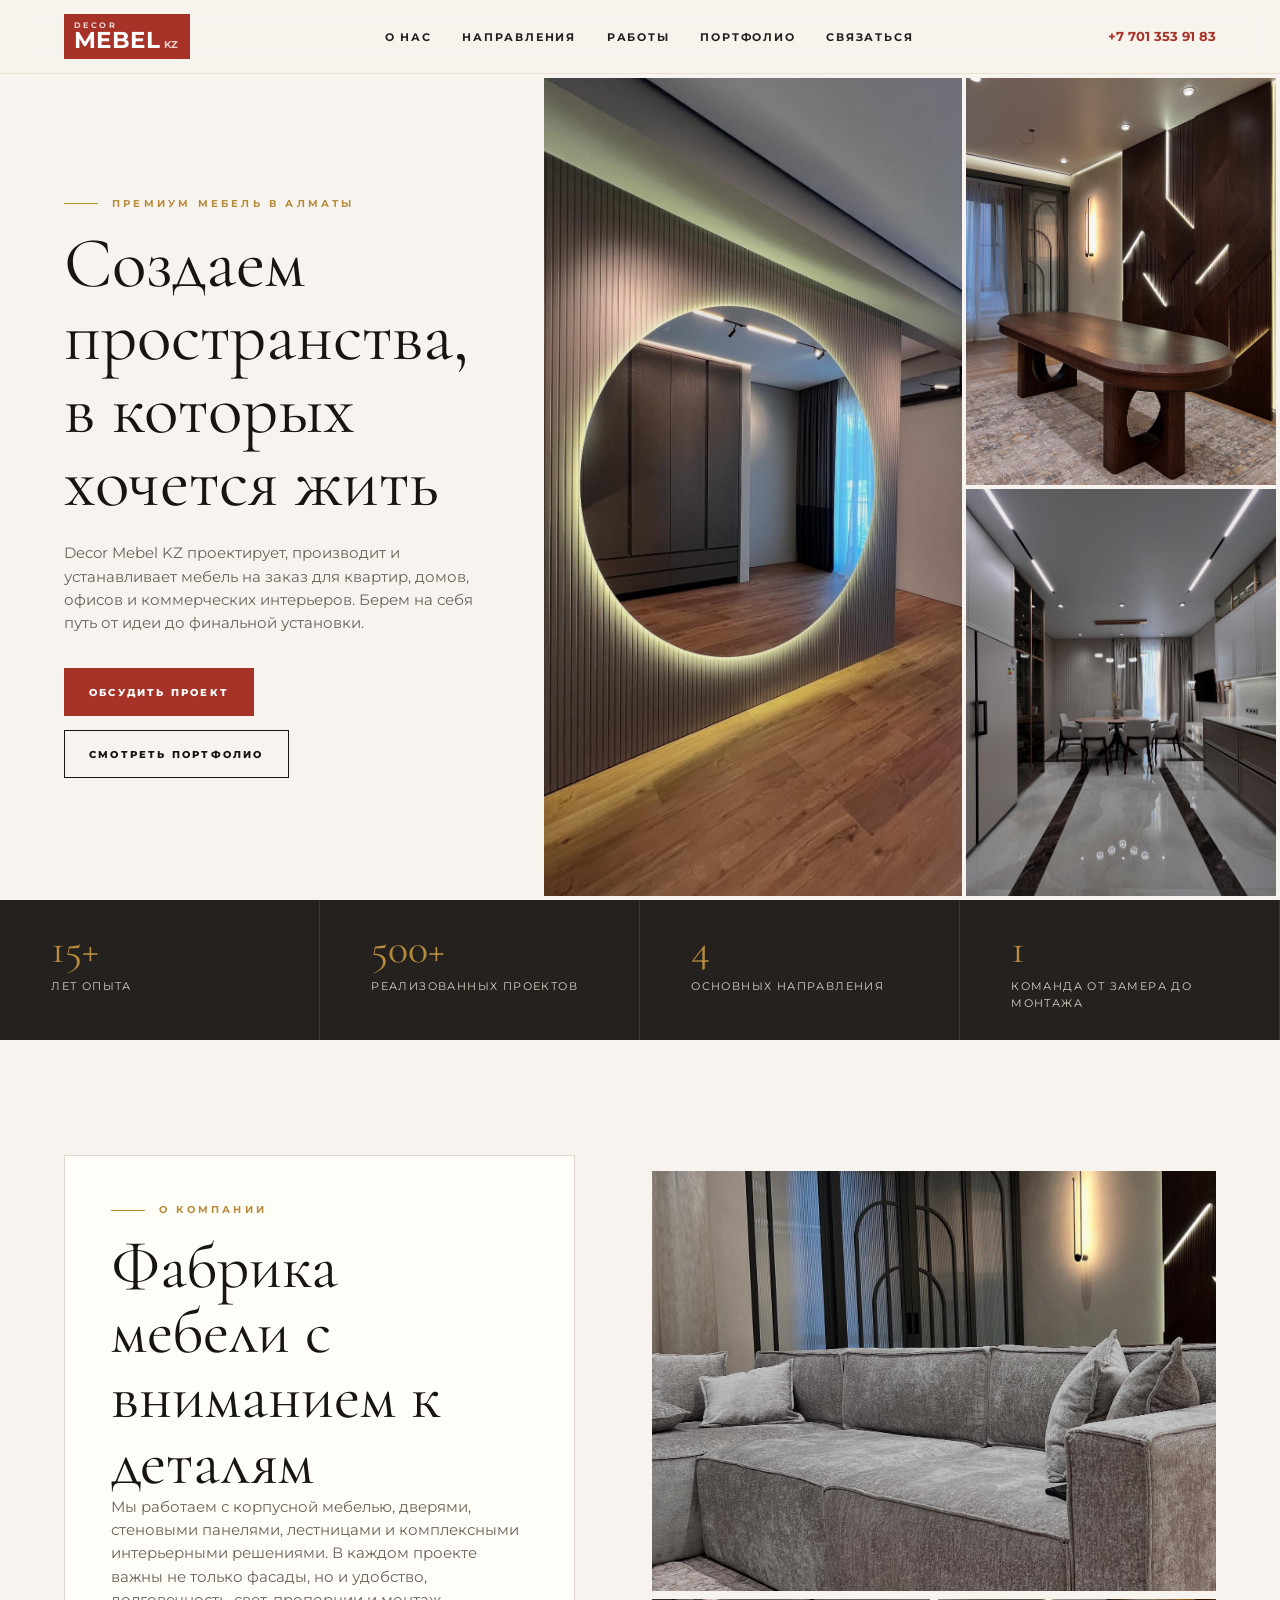
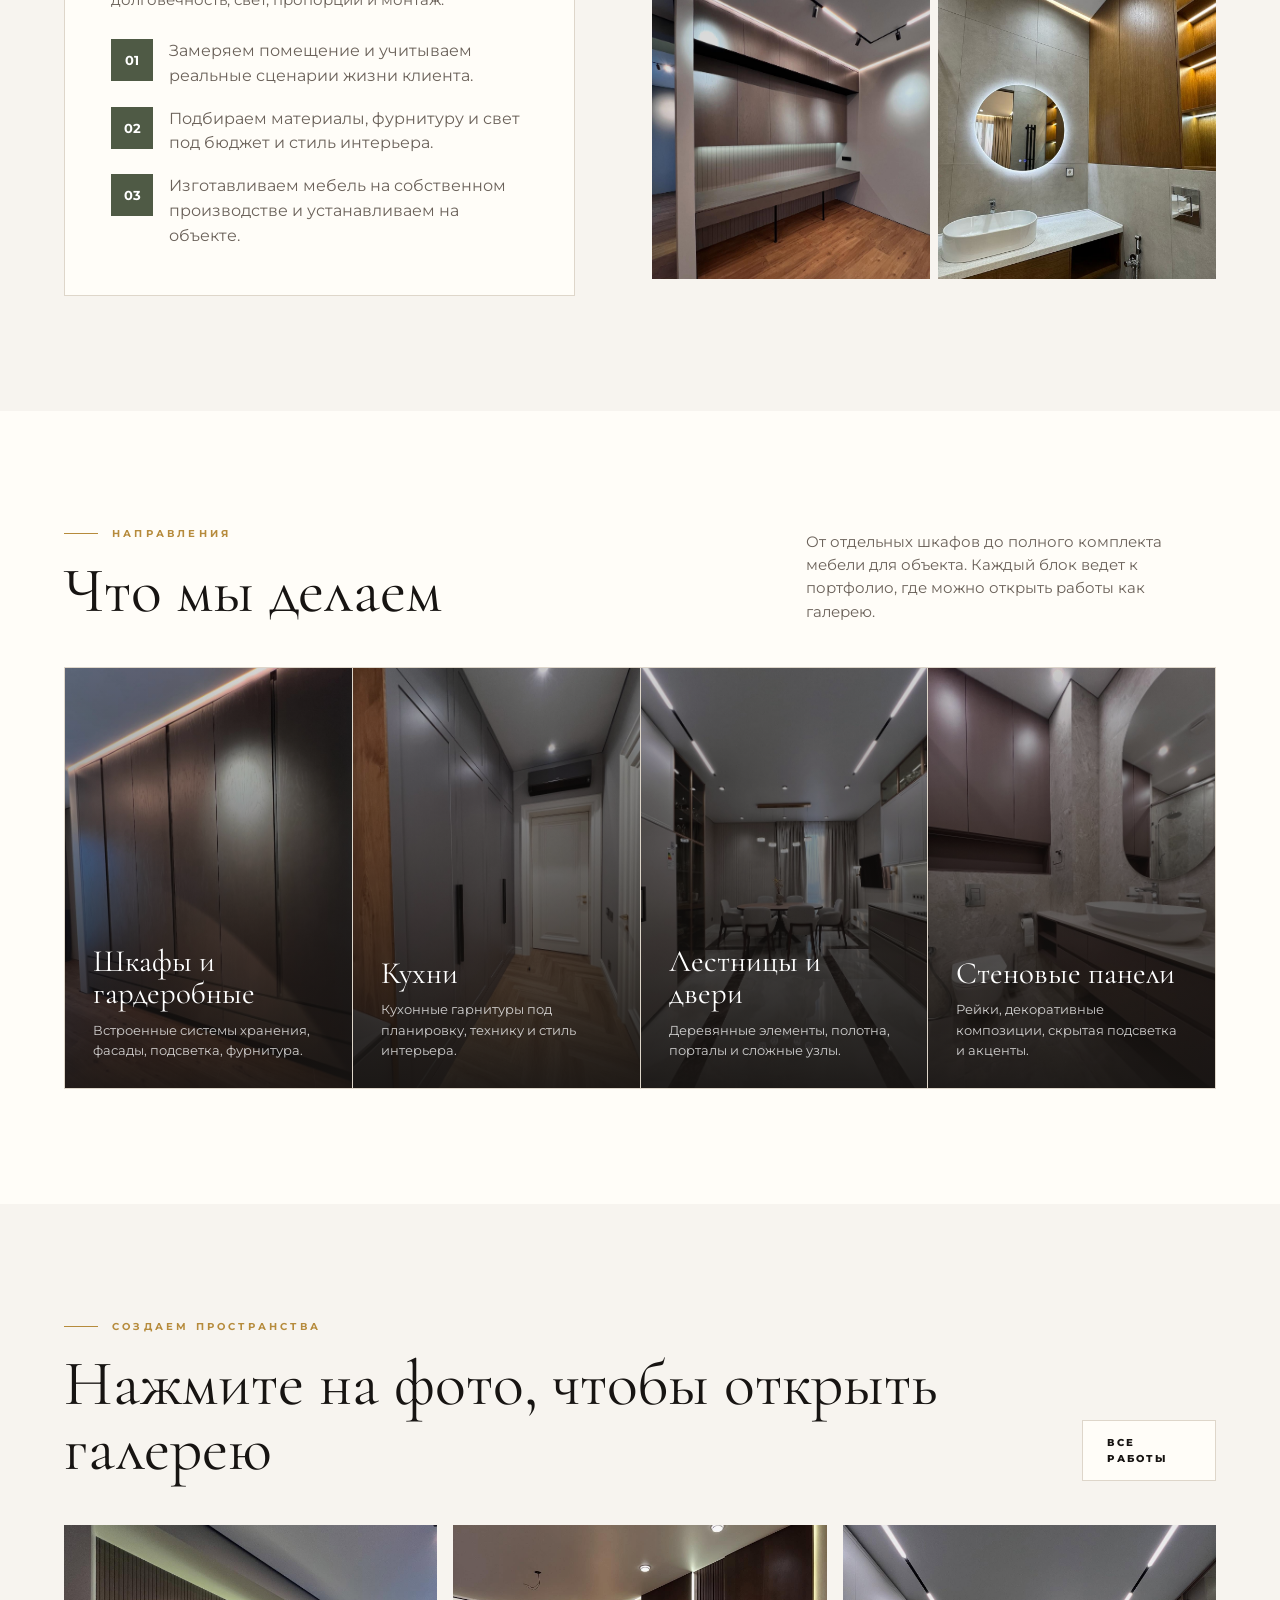
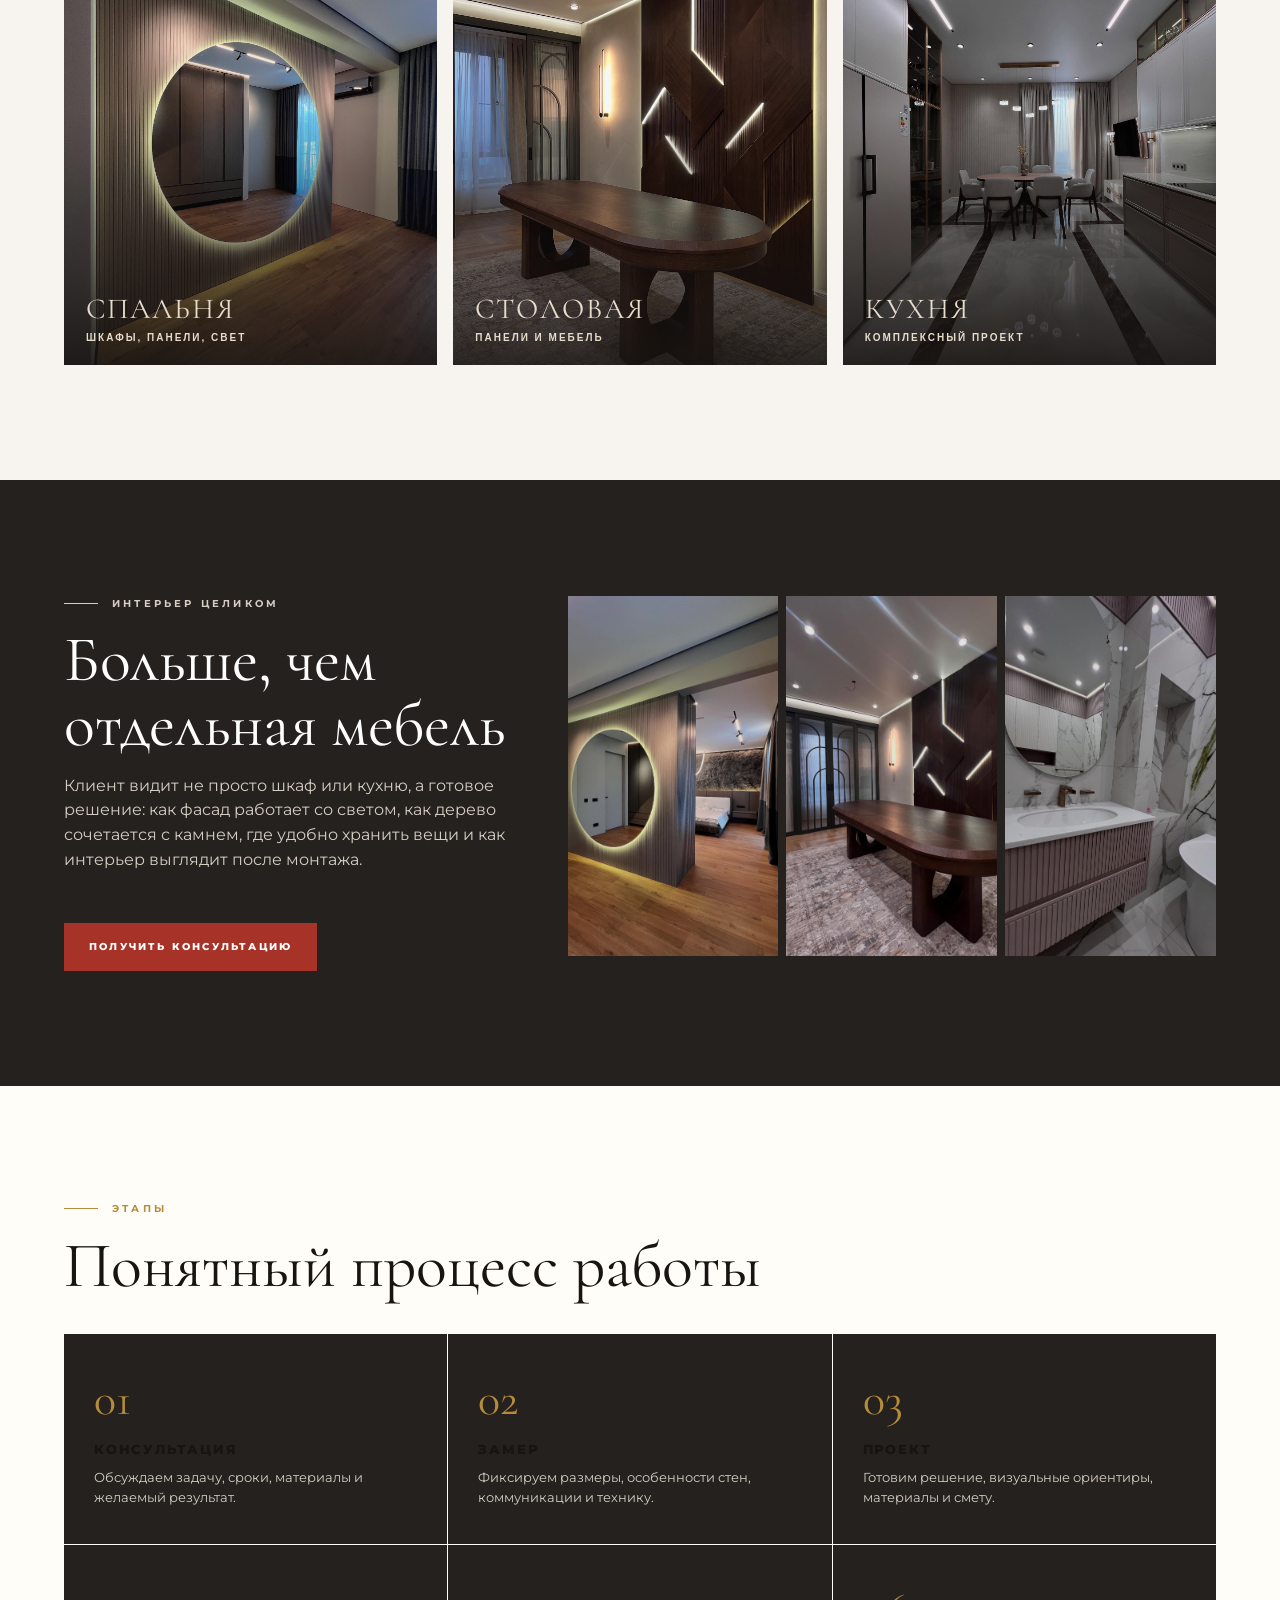
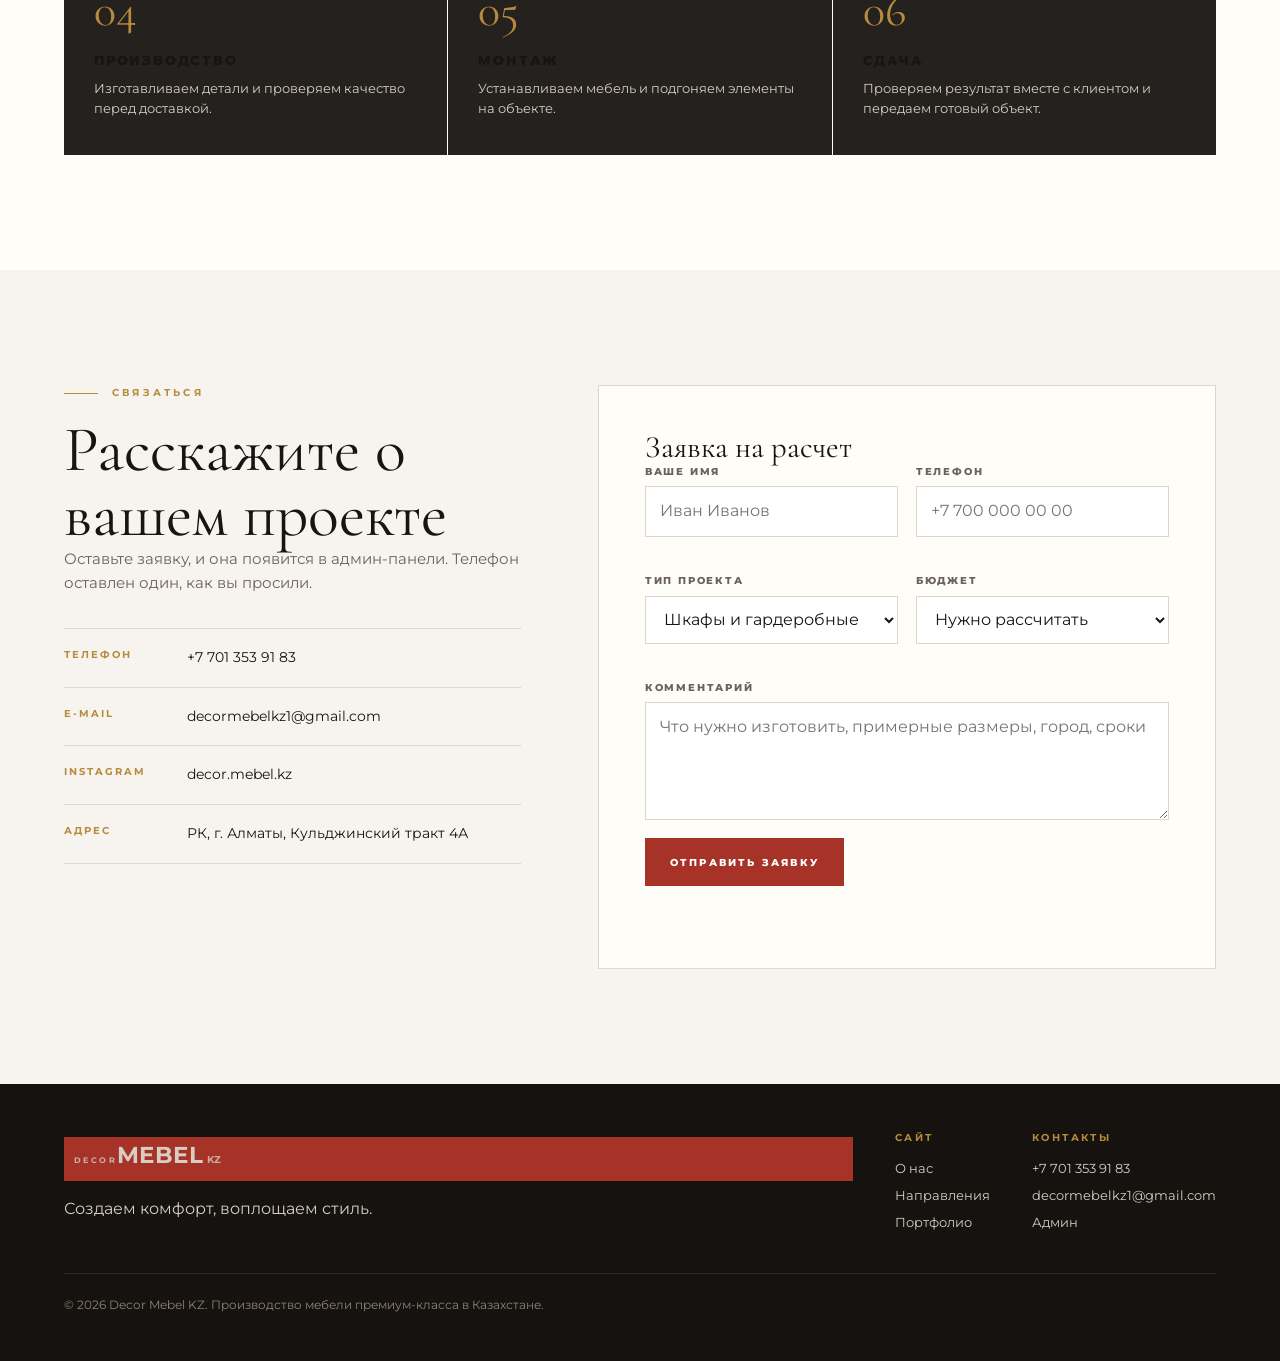
==== decor-mebel-site/index.html @ 4f6d8414 "Add files via upload" ====
<!DOCTYPE html>
<html lang="ru">
<head>
  <meta charset="UTF-8">
  <meta name="viewport" content="width=device-width, initial-scale=1.0">
  <title>Decor Mebel KZ — мебель и интерьерные решения на заказ</title>
  <link rel="preconnect" href="https://fonts.googleapis.com">
  <link rel="preconnect" href="https://fonts.gstatic.com" crossorigin>
  <link href="https://fonts.googleapis.com/css2?family=Cormorant+Garamond:ital,wght@0,400;0,600;1,400&family=Montserrat:wght@400;500;600;700;800&display=swap" rel="stylesheet">
  <link rel="stylesheet" href="styles.css">
</head>
<body>
  <header class="site-header">
    <a class="brand" href="index.html"><small>Decor</small><strong>MEBEL<span>KZ</span></strong></a>
    <nav aria-label="Главная навигация">
      <ul class="nav-links">
        <li><a href="#about">О нас</a></li>
        <li><a href="#services">Направления</a></li>
        <li><a href="#projects">Работы</a></li>
        <li><a href="projects.html">Портфолио</a></li>
        <li><a href="#contact">Связаться</a></li>
      </ul>
    </nav>
    <a class="header-phone" href="tel:+77013539183">+7 701 353 91 83</a>
  </header>

  <main>
    <section class="hero">
      <div class="hero-copy">
        <p class="eyebrow">Премиум мебель в Алматы</p>
        <h1>Создаем пространства,<br>в которых хочется жить</h1>
        <p class="lead">Decor Mebel KZ проектирует, производит и устанавливает мебель на заказ для квартир, домов, офисов и коммерческих интерьеров. Берем на себя путь от идеи до финальной установки.</p>
        <div class="hero-actions">
          <a class="btn primary" href="#contact">Обсудить проект</a>
          <a class="btn" href="projects.html">Смотреть портфолио</a>
        </div>
      </div>
      <div class="hero-media" aria-label="Примеры работ Decor Mebel KZ">
        <img src="assets/work-01.jpeg" alt="Спальня с радиусным зеркалом и мебелью">
        <img src="assets/work-08.jpeg" alt="Декоративная стеновая панель и стол">
        <img src="assets/work-17.jpeg" alt="Кухня-столовая с мебелью на заказ">
      </div>
    </section>

    <section class="stats" aria-label="Преимущества">
      <div class="stat"><strong>15+</strong><span>лет опыта</span></div>
      <div class="stat"><strong>500+</strong><span>реализованных проектов</span></div>
      <div class="stat"><strong>4</strong><span>основных направления</span></div>
      <div class="stat"><strong>1</strong><span>команда от замера до монтажа</span></div>
    </section>

    <section class="section" id="about">
      <div class="about-grid">
        <div class="about-panel">
          <p class="section-kicker">О компании</p>
          <h2>Фабрика мебели с вниманием к деталям</h2>
          <p class="lead">Мы работаем с корпусной мебелью, дверями, стеновыми панелями, лестницами и комплексными интерьерными решениями. В каждом проекте важны не только фасады, но и удобство, долговечность, свет, пропорции и монтаж.</p>
          <div class="about-list">
            <div><b>01</b><p>Замеряем помещение и учитываем реальные сценарии жизни клиента.</p></div>
            <div><b>02</b><p>Подбираем материалы, фурнитуру и свет под бюджет и стиль интерьера.</p></div>
            <div><b>03</b><p>Изготавливаем мебель на собственном производстве и устанавливаем на объекте.</p></div>
          </div>
        </div>
        <div class="split-images">
          <img src="assets/work-12.jpeg" alt="Гостиная с диваном и декоративной мебелью">
          <img src="assets/work-05.jpeg" alt="Рабочая зона на заказ">
          <img src="assets/work-16.jpeg" alt="Санузел с мебелью и подсветкой">
        </div>
      </div>
    </section>

    <section class="section paper" id="services">
      <div class="section-head">
        <div>
          <p class="section-kicker">Направления</p>
          <h2>Что мы делаем</h2>
        </div>
        <p class="lead">От отдельных шкафов до полного комплекта мебели для объекта. Каждый блок ведет к портфолио, где можно открыть работы как галерею.</p>
      </div>
      <div class="services-grid">
        <a class="service-card" href="projects.html">
          <img src="assets/work-02.jpeg" alt="">
          <h3>Шкафы и гардеробные</h3>
          <p>Встроенные системы хранения, фасады, подсветка, фурнитура.</p>
        </a>
        <a class="service-card" href="projects.html">
          <img src="assets/work-24.jpeg" alt="">
          <h3>Кухни</h3>
          <p>Кухонные гарнитуры под планировку, технику и стиль интерьера.</p>
        </a>
        <a class="service-card" href="projects.html">
          <img src="assets/work-29.jpeg" alt="">
          <h3>Лестницы и двери</h3>
          <p>Деревянные элементы, полотна, порталы и сложные узлы.</p>
        </a>
        <a class="service-card" href="projects.html">
          <img src="assets/work-26.jpeg" alt="">
          <h3>Стеновые панели</h3>
          <p>Рейки, декоративные композиции, скрытая подсветка и акценты.</p>
        </a>
      </div>
    </section>

    <section class="section" id="projects">
      <div class="section-head">
        <div>
          <p class="section-kicker">Создаем пространства</p>
          <h2>Нажмите на фото, чтобы открыть галерею</h2>
        </div>
        <a class="btn subtle" href="projects.html">Все работы</a>
      </div>
      <div class="projects-grid">
        <button class="project-card" type="button" data-gallery-index="0">
          <img src="assets/work-01.jpeg" alt="Спальня с зеркалом">
          <span class="caption"><b>Спальня</b><span>Шкафы, панели, свет</span></span>
        </button>
        <button class="project-card" type="button" data-gallery-index="7">
          <img src="assets/work-08.jpeg" alt="Столовая">
          <span class="caption"><b>Столовая</b><span>Панели и мебель</span></span>
        </button>
        <button class="project-card" type="button" data-gallery-index="16">
          <img src="assets/work-17.jpeg" alt="Кухня-столовая">
          <span class="caption"><b>Кухня</b><span>Комплексный проект</span></span>
        </button>
      </div>
    </section>

    <section class="section dark">
      <div class="wide-story">
        <div class="story-copy">
          <p class="section-kicker">Интерьер целиком</p>
          <h2>Больше, чем отдельная мебель</h2>
          <p>Клиент видит не просто шкаф или кухню, а готовое решение: как фасад работает со светом, как дерево сочетается с камнем, где удобно хранить вещи и как интерьер выглядит после монтажа.</p>
          <div class="section-actions">
            <a class="btn primary" href="#contact">Получить консультацию</a>
          </div>
        </div>
        <div class="story-gallery">
          <img src="assets/work-03.jpeg" alt="Спальня с перегородкой">
          <img src="assets/work-10.jpeg" alt="Столовая с панелями">
          <img src="assets/work-20.jpeg" alt="Санузел с мебелью">
        </div>
      </div>
    </section>

    <section class="section paper" id="process">
      <p class="section-kicker">Этапы</p>
      <h2>Понятный процесс работы</h2>
      <div class="steps">
        <div class="step"><b>01</b><h3>Консультация</h3><p>Обсуждаем задачу, сроки, материалы и желаемый результат.</p></div>
        <div class="step"><b>02</b><h3>Замер</h3><p>Фиксируем размеры, особенности стен, коммуникации и технику.</p></div>
        <div class="step"><b>03</b><h3>Проект</h3><p>Готовим решение, визуальные ориентиры, материалы и смету.</p></div>
        <div class="step"><b>04</b><h3>Производство</h3><p>Изготавливаем детали и проверяем качество перед доставкой.</p></div>
        <div class="step"><b>05</b><h3>Монтаж</h3><p>Устанавливаем мебель и подгоняем элементы на объекте.</p></div>
        <div class="step"><b>06</b><h3>Сдача</h3><p>Проверяем результат вместе с клиентом и передаем готовый объект.</p></div>
      </div>
    </section>

    <section class="section" id="contact">
      <div class="contact-grid">
        <div>
          <p class="section-kicker">Связаться</p>
          <h2>Расскажите о вашем проекте</h2>
          <p class="lead">Оставьте заявку, и она появится в админ-панели. Телефон оставлен один, как вы просили.</p>
          <div class="contact-list">
            <div class="contact-row"><b>Телефон</b><a href="tel:+77013539183">+7 701 353 91 83</a></div>
            <div class="contact-row"><b>E-mail</b><a href="mailto:decormebelkz1@gmail.com">decormebelkz1@gmail.com</a></div>
            <div class="contact-row"><b>Instagram</b><a href="https://instagram.com/decor.mebel.kz" target="_blank" rel="noreferrer">decor.mebel.kz</a></div>
            <div class="contact-row"><b>Адрес</b><span>РК, г. Алматы, Кульджинский тракт 4А</span></div>
          </div>
        </div>
        <form class="contact-form" data-lead-form>
          <h3>Заявка на расчет</h3>
          <div class="form-grid">
            <div class="field"><label for="name">Ваше имя</label><input id="name" name="name" type="text" placeholder="Иван Иванов" required></div>
            <div class="field"><label for="phone">Телефон</label><input id="phone" name="phone" type="tel" placeholder="+7 700 000 00 00" required></div>
            <div class="field"><label for="project">Тип проекта</label><select id="project" name="project"><option>Шкафы и гардеробные</option><option>Кухня</option><option>Стеновые панели</option><option>Двери и лестницы</option><option>Комплексный проект</option></select></div>
            <div class="field"><label for="budget">Бюджет</label><select id="budget" name="budget"><option>Нужно рассчитать</option><option>До 1 млн ₸</option><option>1-3 млн ₸</option><option>3-5 млн ₸</option><option>5+ млн ₸</option></select></div>
            <div class="field full"><label for="message">Комментарий</label><textarea id="message" name="message" placeholder="Что нужно изготовить, примерные размеры, город, сроки"></textarea></div>
          </div>
          <button class="btn primary" type="submit">Отправить заявку</button>
          <p class="form-status" data-form-status></p>
        </form>
      </div>
    </section>
  </main>

  <footer class="site-footer">
    <div class="footer-grid">
      <div>
        <a class="brand" href="index.html"><small>Decor</small><strong>MEBEL<span>KZ</span></strong></a>
        <p>Создаем комфорт, воплощаем стиль.</p>
      </div>
      <div><h4>Сайт</h4><a href="#about">О нас</a><a href="#services">Направления</a><a href="projects.html">Портфолио</a></div>
      <div><h4>Контакты</h4><a href="tel:+77013539183">+7 701 353 91 83</a><a href="mailto:decormebelkz1@gmail.com">decormebelkz1@gmail.com</a><a href="admin.html">Админ</a></div>
    </div>
    <div class="copyright">© 2026 Decor Mebel KZ. Производство мебели премиум-класса в Казахстане.</div>
  </footer>

  <div class="lightbox" data-lightbox aria-modal="true" role="dialog">
    <div class="lightbox-title" data-lightbox-title></div>
    <button class="lightbox-close" type="button" data-close aria-label="Закрыть">×</button>
    <button class="lightbox-prev" type="button" data-prev aria-label="Предыдущее фото">‹</button>
    <figure class="lightbox-figure"><img data-lightbox-image src="assets/work-01.jpeg" alt=""></figure>
    <button class="lightbox-next" type="button" data-next aria-label="Следующее фото">›</button>
    <div class="lightbox-thumbs" data-lightbox-thumbs></div>
  </div>

  <script src="app.js"></script>
</body>
</html>
---- decor-mebel-site/styles.css ----
:root {
  --bg: #f7f4ef;
  --paper: #fffdf8;
  --ink: #171412;
  --muted: #6b625a;
  --line: #ded6ca;
  --accent: #a73227;
  --accent-dark: #7d241d;
  --gold: #b68b3c;
  --olive: #4f5a45;
  --charcoal: #25211e;
}

*,
*::before,
*::after {
  box-sizing: border-box;
}

html {
  scroll-behavior: smooth;
}

body {
  margin: 0;
  background: var(--bg);
  color: var(--ink);
  font-family: "Montserrat", Arial, sans-serif;
  line-height: 1.55;
}

img {
  display: block;
  max-width: 100%;
}

a {
  color: inherit;
}

.site-header {
  position: sticky;
  top: 0;
  z-index: 50;
  display: flex;
  align-items: center;
  justify-content: space-between;
  gap: 24px;
  min-height: 74px;
  padding: 14px clamp(18px, 5vw, 64px);
  background: rgba(247, 244, 239, 0.94);
  border-bottom: 1px solid rgba(182, 139, 60, 0.18);
  backdrop-filter: blur(14px);
}

.brand {
  display: inline-flex;
  flex-direction: column;
  justify-content: center;
  min-width: 126px;
  min-height: 44px;
  padding: 7px 10px;
  background: var(--accent);
  color: #fff;
  text-decoration: none;
  line-height: 1;
}

.brand small {
  font-size: 8px;
  font-weight: 700;
  letter-spacing: 2.4px;
  text-transform: uppercase;
  opacity: 0.82;
}

.brand strong {
  font-size: 23px;
  letter-spacing: 0.4px;
}

.brand span {
  font-size: 10px;
  margin-left: 4px;
  opacity: 0.76;
}

.nav-links {
  display: flex;
  align-items: center;
  gap: clamp(14px, 2.4vw, 34px);
  list-style: none;
  margin: 0;
  padding: 0;
}

.nav-links a {
  font-size: 11px;
  font-weight: 700;
  letter-spacing: 1.8px;
  text-decoration: none;
  text-transform: uppercase;
  color: var(--charcoal);
}

.nav-links a:hover {
  color: var(--gold);
}

.header-phone {
  font-size: 13px;
  font-weight: 700;
  text-decoration: none;
  color: var(--accent);
  white-space: nowrap;
}

.hero {
  min-height: calc(100vh - 74px);
  display: grid;
  grid-template-columns: minmax(320px, 0.85fr) minmax(0, 1.15fr);
}

.hero-copy {
  display: flex;
  flex-direction: column;
  justify-content: center;
  padding: clamp(40px, 7vw, 84px) clamp(22px, 5vw, 72px);
}

.eyebrow,
.section-kicker {
  display: flex;
  align-items: center;
  gap: 14px;
  margin: 0 0 16px;
  color: var(--gold);
  font-size: 10px;
  font-weight: 700;
  letter-spacing: 3.2px;
  text-transform: uppercase;
}

.eyebrow::before,
.section-kicker::before {
  content: "";
  width: 34px;
  height: 1px;
  background: currentColor;
}

h1,
h2,
h3 {
  font-family: "Cormorant Garamond", Georgia, serif;
  font-weight: 400;
  line-height: 1.02;
}

h1 {
  max-width: 650px;
  margin: 0 0 22px;
  font-size: clamp(44px, 5.6vw, 72px);
  overflow-wrap: break-word;
}

h2 {
  margin: 0;
  font-size: clamp(38px, 5vw, 70px);
}

h3 {
  margin: 0;
  font-size: 31px;
}

em {
  color: var(--gold);
  font-style: italic;
}

.lead {
  max-width: 570px;
  margin: 0;
  color: var(--muted);
  font-size: 15px;
  font-weight: 400;
}

.hero-actions,
.section-actions {
  display: flex;
  flex-wrap: wrap;
  gap: 14px;
  margin-top: 34px;
}

.btn {
  min-height: 48px;
  display: inline-flex;
  align-items: center;
  justify-content: center;
  gap: 10px;
  padding: 14px 24px;
  border: 1px solid var(--ink);
  background: transparent;
  color: var(--ink);
  font-family: inherit;
  font-size: 10px;
  font-weight: 800;
  letter-spacing: 2.2px;
  text-transform: uppercase;
  text-decoration: none;
  cursor: pointer;
}

.btn.primary {
  border-color: var(--accent);
  background: var(--accent);
  color: #fff;
}

.btn.primary:hover {
  background: var(--accent-dark);
}

.btn.subtle {
  border-color: var(--line);
  background: var(--paper);
}

.hero-media {
  min-height: 560px;
  display: grid;
  grid-template-columns: 1fr 0.74fr;
  gap: 4px;
  padding: 4px 4px 4px 0;
}

.hero-media img {
  width: 100%;
  height: 100%;
  object-fit: cover;
}

.hero-media img:first-child {
  grid-row: span 2;
}

.stats {
  display: grid;
  grid-template-columns: repeat(4, 1fr);
  background: var(--charcoal);
  color: #fff;
}

.stat {
  min-height: 126px;
  padding: 28px clamp(18px, 4vw, 60px);
  border-right: 1px solid rgba(255, 255, 255, 0.1);
}

.stat strong {
  display: block;
  color: var(--gold);
  font-family: "Cormorant Garamond", Georgia, serif;
  font-size: 42px;
  font-weight: 400;
  line-height: 1;
}

.stat span {
  display: block;
  margin-top: 8px;
  color: #d8d0c5;
  font-size: 11px;
  letter-spacing: 1.4px;
  text-transform: uppercase;
}

.section {
  padding: clamp(70px, 9vw, 120px) clamp(18px, 5vw, 64px);
}

.section.paper {
  background: var(--paper);
}

.section.dark {
  background: var(--charcoal);
  color: #fff;
}

.section-head {
  display: flex;
  align-items: end;
  justify-content: space-between;
  gap: 32px;
  margin-bottom: 44px;
}

.section-head .lead {
  max-width: 410px;
}

.about-grid {
  display: grid;
  grid-template-columns: 0.95fr 1.05fr;
  gap: clamp(34px, 6vw, 86px);
  align-items: center;
}

.about-panel {
  padding: clamp(28px, 4vw, 46px);
  background: var(--paper);
  border: 1px solid var(--line);
}

.about-list {
  display: grid;
  gap: 18px;
  margin-top: 28px;
}

.about-list div {
  display: grid;
  grid-template-columns: 42px 1fr;
  gap: 16px;
}

.about-list b {
  width: 42px;
  height: 42px;
  display: inline-flex;
  align-items: center;
  justify-content: center;
  background: var(--olive);
  color: #fff;
  font-size: 13px;
}

.about-list p {
  margin: 0;
  color: var(--muted);
}

.split-images {
  display: grid;
  grid-template-columns: 1fr 1fr;
  gap: 8px;
}

.split-images img {
  width: 100%;
  height: 280px;
  object-fit: cover;
}

.split-images img:first-child {
  grid-column: span 2;
  height: 420px;
}

.services-grid {
  display: grid;
  grid-template-columns: repeat(4, minmax(0, 1fr));
  gap: 1px;
  background: var(--line);
  border: 1px solid var(--line);
}

.service-card {
  min-height: 420px;
  display: flex;
  flex-direction: column;
  justify-content: end;
  position: relative;
  overflow: hidden;
  padding: 28px;
  color: #fff;
  text-decoration: none;
}

.service-card img {
  position: absolute;
  inset: 0;
  width: 100%;
  height: 100%;
  object-fit: cover;
  transition: transform 0.5s;
}

.service-card::after {
  content: "";
  position: absolute;
  inset: 0;
  background: linear-gradient(to top, rgba(23, 20, 18, 0.92), rgba(23, 20, 18, 0.1));
}

.service-card:hover img {
  transform: scale(1.05);
}

.service-card h3,
.service-card p {
  position: relative;
  z-index: 1;
}

.service-card p {
  margin: 10px 0 0;
  color: rgba(255, 255, 255, 0.78);
  font-size: 13px;
}

.projects-grid {
  display: grid;
  grid-template-columns: repeat(3, minmax(0, 1fr));
  gap: 16px;
}

.project-card {
  position: relative;
  overflow: hidden;
  min-height: 440px;
  border: 0;
  background: #ddd;
  color: #fff;
  cursor: pointer;
  text-align: left;
}

.project-card img {
  width: 100%;
  height: 100%;
  object-fit: cover;
  position: absolute;
  inset: 0;
  transition: transform 0.5s, filter 0.4s;
}

.project-card:hover img {
  transform: scale(1.04);
  filter: brightness(0.72);
}

.project-card .caption {
  position: absolute;
  left: 22px;
  right: 22px;
  bottom: 22px;
  z-index: 1;
}

.project-card::after {
  content: "";
  position: absolute;
  inset: 0;
  background: linear-gradient(to top, rgba(23, 20, 18, 0.88), transparent 58%);
}

.project-card b {
  display: block;
  font-family: "Cormorant Garamond", Georgia, serif;
  font-size: 29px;
  font-weight: 400;
}

.project-card span {
  display: inline-block;
  margin-top: 6px;
  color: #e7dccb;
  font-size: 10px;
  font-weight: 800;
  letter-spacing: 2px;
  text-transform: uppercase;
}

.wide-story {
  display: grid;
  grid-template-columns: minmax(280px, 0.84fr) 1.16fr;
  gap: 34px;
  align-items: stretch;
}

.story-copy {
  display: flex;
  flex-direction: column;
  justify-content: center;
}

.story-copy p {
  color: #d6cec3;
}

.story-gallery {
  display: grid;
  grid-template-columns: repeat(3, 1fr);
  gap: 8px;
}

.story-gallery img {
  width: 100%;
  height: 360px;
  object-fit: cover;
}

.steps {
  display: grid;
  grid-template-columns: repeat(3, minmax(0, 1fr));
  gap: 1px;
  margin-top: 36px;
  background: rgba(255, 255, 255, 0.13);
}

.step {
  min-height: 210px;
  padding: 30px;
  background: var(--charcoal);
}

.step b {
  color: var(--gold);
  font-family: "Cormorant Garamond", Georgia, serif;
  font-size: 46px;
  font-weight: 400;
}

.step h3 {
  margin: 8px 0 10px;
  font-family: "Montserrat", Arial, sans-serif;
  font-size: 13px;
  font-weight: 800;
  letter-spacing: 1.8px;
  text-transform: uppercase;
}

.step p {
  margin: 0;
  color: #d6cec3;
  font-size: 13px;
}

.contact-grid {
  display: grid;
  grid-template-columns: 0.85fr 1.15fr;
  gap: clamp(28px, 6vw, 80px);
}

.contact-list {
  margin-top: 34px;
  border-top: 1px solid var(--line);
}

.contact-row {
  display: grid;
  grid-template-columns: 105px 1fr;
  gap: 18px;
  padding: 18px 0;
  border-bottom: 1px solid var(--line);
}

.contact-row b {
  color: var(--gold);
  font-size: 10px;
  letter-spacing: 2px;
  text-transform: uppercase;
}

.contact-row span,
.contact-row a {
  color: var(--ink);
  font-size: 14px;
  text-decoration: none;
}

.contact-form {
  padding: clamp(26px, 4vw, 46px);
  background: var(--paper);
  border: 1px solid var(--line);
}

.form-grid {
  display: grid;
  grid-template-columns: 1fr 1fr;
  gap: 18px;
}

.field {
  display: grid;
  gap: 7px;
  margin-bottom: 18px;
}

.field.full {
  grid-column: 1 / -1;
}

.field label {
  color: var(--muted);
  font-size: 10px;
  font-weight: 800;
  letter-spacing: 1.8px;
  text-transform: uppercase;
}

.field input,
.field select,
.field textarea {
  width: 100%;
  min-height: 48px;
  border: 1px solid var(--line);
  border-radius: 0;
  background: #fff;
  color: var(--ink);
  font: inherit;
  padding: 12px 14px;
  outline: none;
}

.field textarea {
  min-height: 118px;
  resize: vertical;
}

.field input:focus,
.field select:focus,
.field textarea:focus {
  border-color: var(--gold);
}

.form-status {
  min-height: 24px;
  margin: 12px 0 0;
  color: var(--olive);
  font-size: 13px;
  font-weight: 700;
}

.site-footer {
  padding: 46px clamp(18px, 5vw, 64px);
  background: #151210;
  color: #d6cec3;
}

.footer-grid {
  display: grid;
  grid-template-columns: 1fr auto auto;
  gap: 42px;
  align-items: start;
}

.footer-grid h4 {
  margin: 0 0 12px;
  color: var(--gold);
  font-size: 10px;
  letter-spacing: 2.4px;
  text-transform: uppercase;
}

.footer-grid a {
  display: block;
  margin: 7px 0;
  color: #d6cec3;
  font-size: 13px;
  text-decoration: none;
}

.copyright {
  margin-top: 34px;
  padding-top: 22px;
  border-top: 1px solid rgba(255, 255, 255, 0.1);
  color: #8d8378;
  font-size: 12px;
}

.gallery-page-grid {
  display: grid;
  grid-template-columns: repeat(4, minmax(0, 1fr));
  gap: 8px;
}

.gallery-page-grid button {
  position: relative;
  aspect-ratio: 4 / 5;
  overflow: hidden;
  border: 0;
  background: #ddd;
  cursor: pointer;
}

.gallery-page-grid img {
  width: 100%;
  height: 100%;
  object-fit: cover;
  transition: transform 0.4s;
}

.gallery-page-grid button:hover img {
  transform: scale(1.05);
}

.lightbox {
  position: fixed;
  inset: 0;
  z-index: 200;
  display: none;
  grid-template-columns: 72px 1fr 72px;
  grid-template-rows: 72px 1fr 108px;
  gap: 0;
  background: rgba(15, 13, 12, 0.96);
  color: #fff;
}

.lightbox.open {
  display: grid;
}

.lightbox-title {
  grid-column: 2;
  display: flex;
  align-items: center;
  font-size: 13px;
  font-weight: 800;
  letter-spacing: 2px;
  text-transform: uppercase;
}

.lightbox-close,
.lightbox-prev,
.lightbox-next {
  border: 0;
  background: transparent;
  color: #fff;
  font-size: 34px;
  cursor: pointer;
}

.lightbox-close {
  grid-column: 3;
  grid-row: 1;
}

.lightbox-prev {
  grid-column: 1;
  grid-row: 2;
}

.lightbox-next {
  grid-column: 3;
  grid-row: 2;
}

.lightbox-figure {
  grid-column: 2;
  grid-row: 2;
  min-width: 0;
  min-height: 0;
  display: flex;
  align-items: center;
  justify-content: center;
}

.lightbox-figure img {
  max-width: 100%;
  max-height: 100%;
  object-fit: contain;
}

.lightbox-thumbs {
  grid-column: 1 / -1;
  grid-row: 3;
  display: flex;
  gap: 8px;
  overflow-x: auto;
  padding: 16px 22px;
  border-top: 1px solid rgba(255, 255, 255, 0.12);
}

.lightbox-thumbs button {
  flex: 0 0 78px;
  height: 76px;
  border: 2px solid transparent;
  padding: 0;
  background: transparent;
  cursor: pointer;
}

.lightbox-thumbs button.active {
  border-color: var(--gold);
}

.lightbox-thumbs img {
  width: 100%;
  height: 100%;
  object-fit: cover;
}

.admin-body {
  background: #f3f0ea;
}

.admin-shell {
  min-height: 100vh;
  display: grid;
  grid-template-columns: 260px 1fr;
}

.admin-sidebar {
  padding: 28px;
  background: #161310;
  color: #fff;
}

.admin-sidebar .brand {
  margin-bottom: 34px;
}

.admin-menu {
  display: grid;
  gap: 10px;
}

.admin-menu a {
  padding: 12px 14px;
  color: #d6cec3;
  text-decoration: none;
}

.admin-menu a.active,
.admin-menu a:hover {
  background: rgba(182, 139, 60, 0.16);
  color: #fff;
}

.admin-main {
  padding: clamp(22px, 4vw, 44px);
}

.admin-top {
  display: flex;
  align-items: center;
  justify-content: space-between;
  gap: 20px;
  margin-bottom: 28px;
}

.admin-cards {
  display: grid;
  grid-template-columns: repeat(4, 1fr);
  gap: 14px;
  margin-bottom: 24px;
}

.admin-card {
  padding: 20px;
  background: #fff;
  border: 1px solid var(--line);
}

.admin-card b {
  display: block;
  color: var(--gold);
  font-family: "Cormorant Garamond", Georgia, serif;
  font-size: 42px;
  font-weight: 400;
  line-height: 1;
}

.admin-card span {
  color: var(--muted);
  font-size: 11px;
  font-weight: 800;
  letter-spacing: 1.5px;
  text-transform: uppercase;
}

.admin-tools {
  display: flex;
  flex-wrap: wrap;
  gap: 10px;
  margin-bottom: 18px;
}

.admin-tools input,
.admin-tools select {
  min-height: 42px;
  border: 1px solid var(--line);
  background: #fff;
  padding: 10px 12px;
  font: inherit;
}

.leads-table {
  width: 100%;
  border-collapse: collapse;
  background: #fff;
  border: 1px solid var(--line);
}

.leads-table th,
.leads-table td {
  padding: 14px;
  border-bottom: 1px solid var(--line);
  vertical-align: top;
  text-align: left;
  font-size: 13px;
}

.leads-table th {
  color: var(--muted);
  font-size: 10px;
  letter-spacing: 1.8px;
  text-transform: uppercase;
}

.status-select {
  min-height: 36px;
  border: 1px solid var(--line);
  background: #fff;
  font: inherit;
}

.empty-state {
  padding: 34px;
  background: #fff;
  border: 1px solid var(--line);
  color: var(--muted);
}

@media (max-width: 980px) {
  .site-header {
    align-items: center;
    flex-wrap: wrap;
    gap: 12px 18px;
    min-height: auto;
  }

  .nav-links {
    width: 100%;
    overflow-x: auto;
    padding-bottom: 4px;
  }

  .hero,
  .about-grid,
  .wide-story,
  .contact-grid,
  .admin-shell {
    grid-template-columns: 1fr;
  }

  .hero-media {
    min-height: 460px;
    padding-left: 4px;
    grid-template-columns: 1.15fr 0.85fr;
  }

  .stats,
  .services-grid,
  .projects-grid,
  .steps,
  .admin-cards,
  .gallery-page-grid {
    grid-template-columns: repeat(2, minmax(0, 1fr));
  }

  .footer-grid {
    grid-template-columns: 1fr 1fr;
  }

  .admin-sidebar {
    display: none;
  }
}

@media (max-width: 620px) {
  .split-images,
  .form-grid,
  .services-grid,
  .projects-grid,
  .steps,
  .admin-cards,
  .gallery-page-grid,
  .footer-grid {
    grid-template-columns: 1fr;
  }

  .split-images img:first-child {
    grid-column: auto;
  }

  .split-images img,
  .story-gallery img {
    height: auto;
    min-height: 0;
  }

  .section-head,
  .admin-top {
    align-items: flex-start;
    flex-direction: column;
  }

  .lightbox {
    grid-template-columns: 50px 1fr 50px;
  }

  .leads-table {
    display: block;
    overflow-x: auto;
  }
}

@media (max-width: 620px) {
  body {
    background: var(--bg);
  }

  .site-header {
    position: sticky;
    display: grid;
    grid-template-columns: auto 1fr;
    align-items: center;
    padding: 10px 14px 12px;
    background: rgba(247, 244, 239, 0.98);
  }

  .brand {
    min-width: 104px;
    min-height: 38px;
    padding: 6px 9px;
  }

  .brand strong {
    font-size: 18px;
  }

  .header-phone {
    justify-self: end;
    font-size: 12px;
  }

  .site-header nav {
    grid-column: 1 / -1;
    width: 100%;
  }

  .nav-links {
    gap: 18px;
    padding: 8px 0 2px;
    scrollbar-width: none;
  }

  .nav-links::-webkit-scrollbar {
    display: none;
  }

  .nav-links a {
    font-size: 10px;
    letter-spacing: 1.4px;
    white-space: nowrap;
  }

  .hero {
    min-height: auto;
    background:
      linear-gradient(180deg, rgba(247,244,239,0.92) 0%, rgba(247,244,239,0.7) 52%, rgba(247,244,239,1) 100%),
      url("assets/work-01.jpeg") center top / cover no-repeat;
  }

  .hero-copy {
    min-height: 570px;
    justify-content: flex-end;
    padding: 34px 18px 24px;
  }

  .eyebrow,
  .section-kicker {
    gap: 10px;
    margin-bottom: 12px;
    font-size: 9px;
    letter-spacing: 2.1px;
  }

  .eyebrow::before,
  .section-kicker::before {
    width: 24px;
  }

  h1 {
    font-size: clamp(42px, 14vw, 56px);
    line-height: 0.98;
  }

  h2 {
    font-size: clamp(34px, 11vw, 46px);
  }

  h3 {
    font-size: 26px;
  }

  .lead {
    font-size: 14px;
  }

  .hero-actions,
  .section-actions {
    display: grid;
    grid-template-columns: 1fr;
    gap: 10px;
    margin-top: 24px;
  }

  .btn {
    width: 100%;
    min-height: 46px;
    padding: 13px 18px;
  }

  .hero-media {
    display: grid;
    grid-template-columns: 1.2fr 0.8fr;
    grid-template-rows: 180px 180px;
    min-height: 0;
    padding: 0 12px 12px;
    gap: 4px;
  }

  .hero-media img {
    width: 100%;
    height: 100%;
    min-height: 0;
    object-fit: cover;
  }

  .hero-media img:first-child {
    grid-column: 1;
    grid-row: 1 / span 2;
  }

  .stats {
    grid-template-columns: repeat(2, minmax(0, 1fr));
  }

  .stat {
    min-height: 104px;
    padding: 20px 18px;
  }

  .stat strong {
    font-size: 34px;
  }

  .section {
    padding: 58px 16px;
  }

  .about-panel,
  .contact-form {
    padding: 24px 18px;
  }

  .about-list div {
    grid-template-columns: 36px 1fr;
  }

  .about-list b {
    width: 36px;
    height: 36px;
  }

  .split-images {
    grid-template-columns: 1fr 1fr;
    gap: 4px;
  }

  .split-images img,
  .split-images img:first-child {
    height: 210px;
    object-fit: cover;
  }

  .split-images img:first-child {
    grid-column: 1 / -1;
    height: 280px;
  }

  .services-grid,
  .projects-grid {
    gap: 8px;
    background: transparent;
    border: 0;
  }

  .service-card,
  .project-card {
    min-height: 360px;
  }

  .wide-story {
    gap: 24px;
  }

  .story-gallery {
    grid-template-columns: 1fr 1fr;
    gap: 4px;
  }

  .story-gallery img {
    height: 230px;
    object-fit: cover;
  }

  .story-gallery img:first-child {
    grid-column: 1 / -1;
    height: 300px;
  }

  .steps {
    gap: 8px;
    background: transparent;
  }

  .step {
    min-height: 178px;
    padding: 24px;
  }

  .contact-row {
    grid-template-columns: 1fr;
    gap: 6px;
  }

  .lightbox {
    grid-template-columns: 44px 1fr 44px;
    grid-template-rows: 56px 1fr 92px;
  }

  .lightbox-close,
  .lightbox-prev,
  .lightbox-next {
    font-size: 30px;
  }

  .lightbox-title {
    font-size: 11px;
    letter-spacing: 1.4px;
  }

  .lightbox-thumbs {
    padding: 12px;
  }

  .lightbox-thumbs button {
    flex-basis: 64px;
    height: 64px;
  }
}
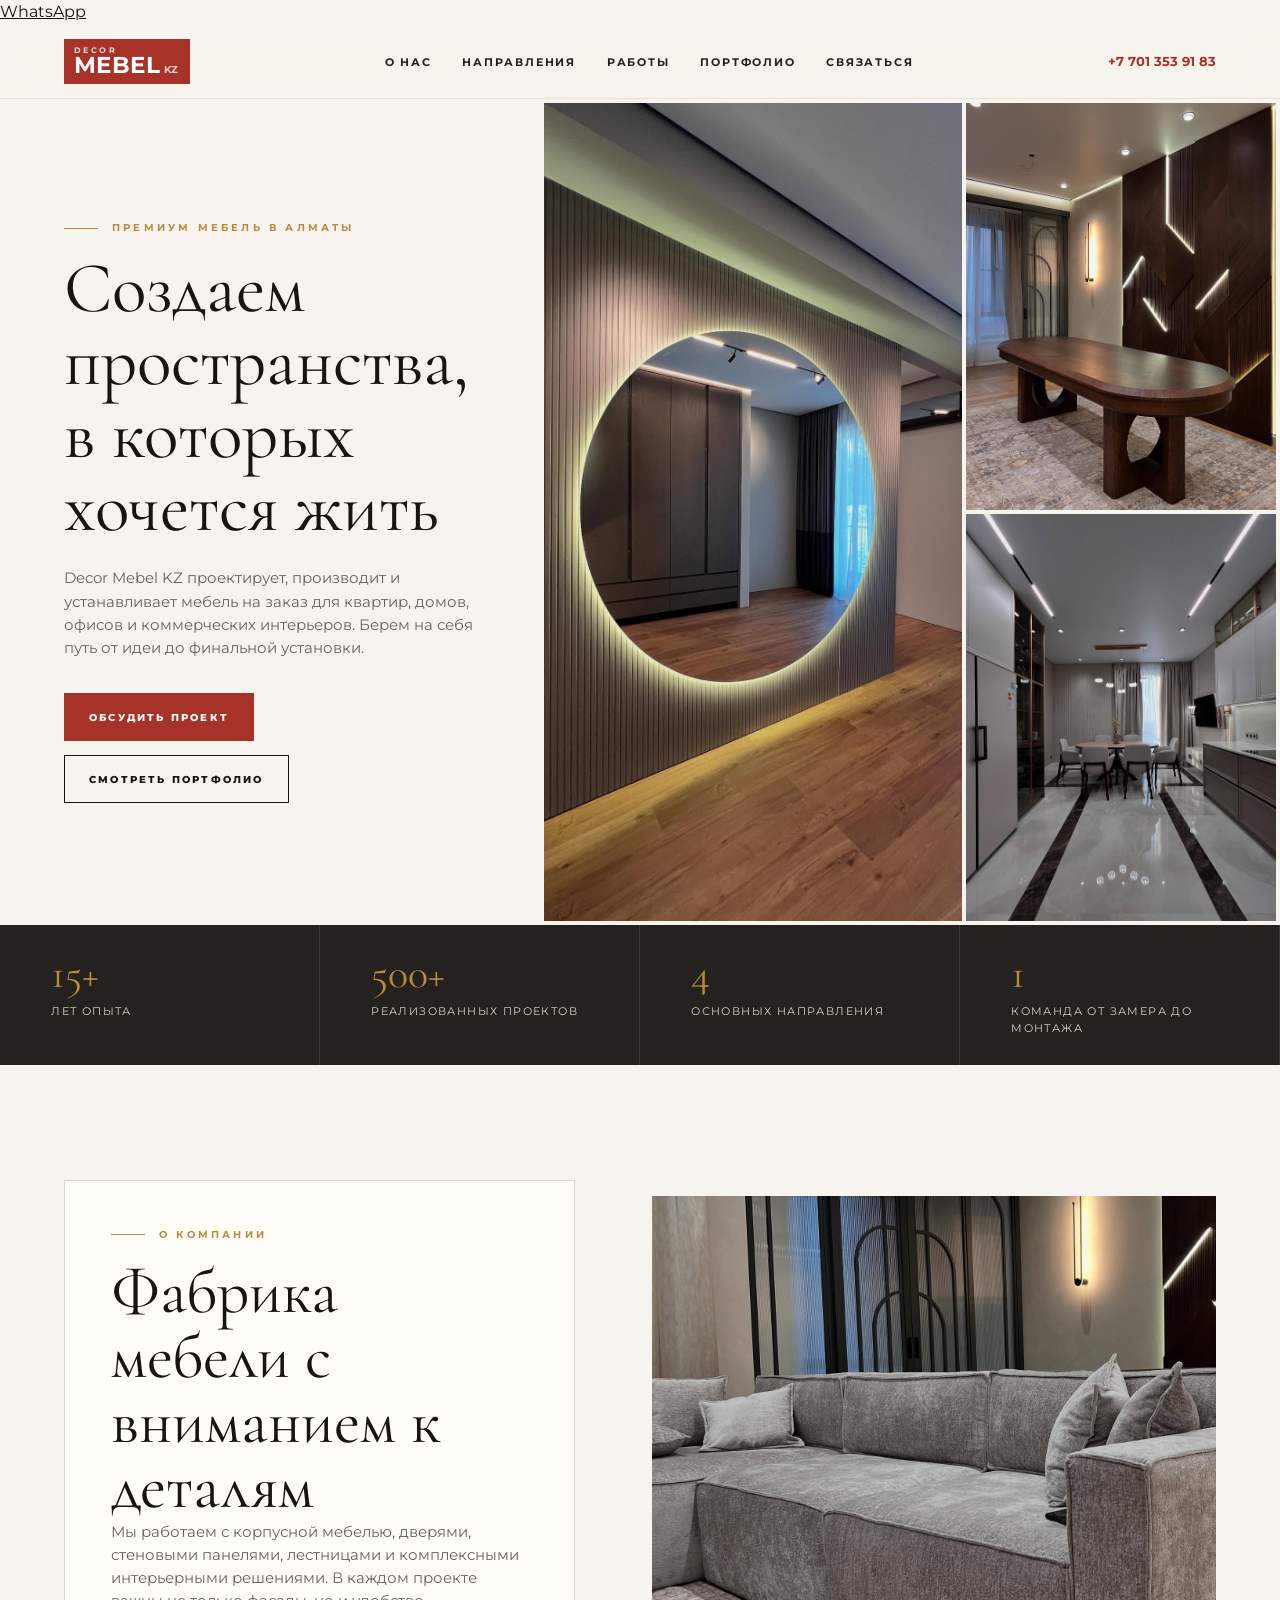
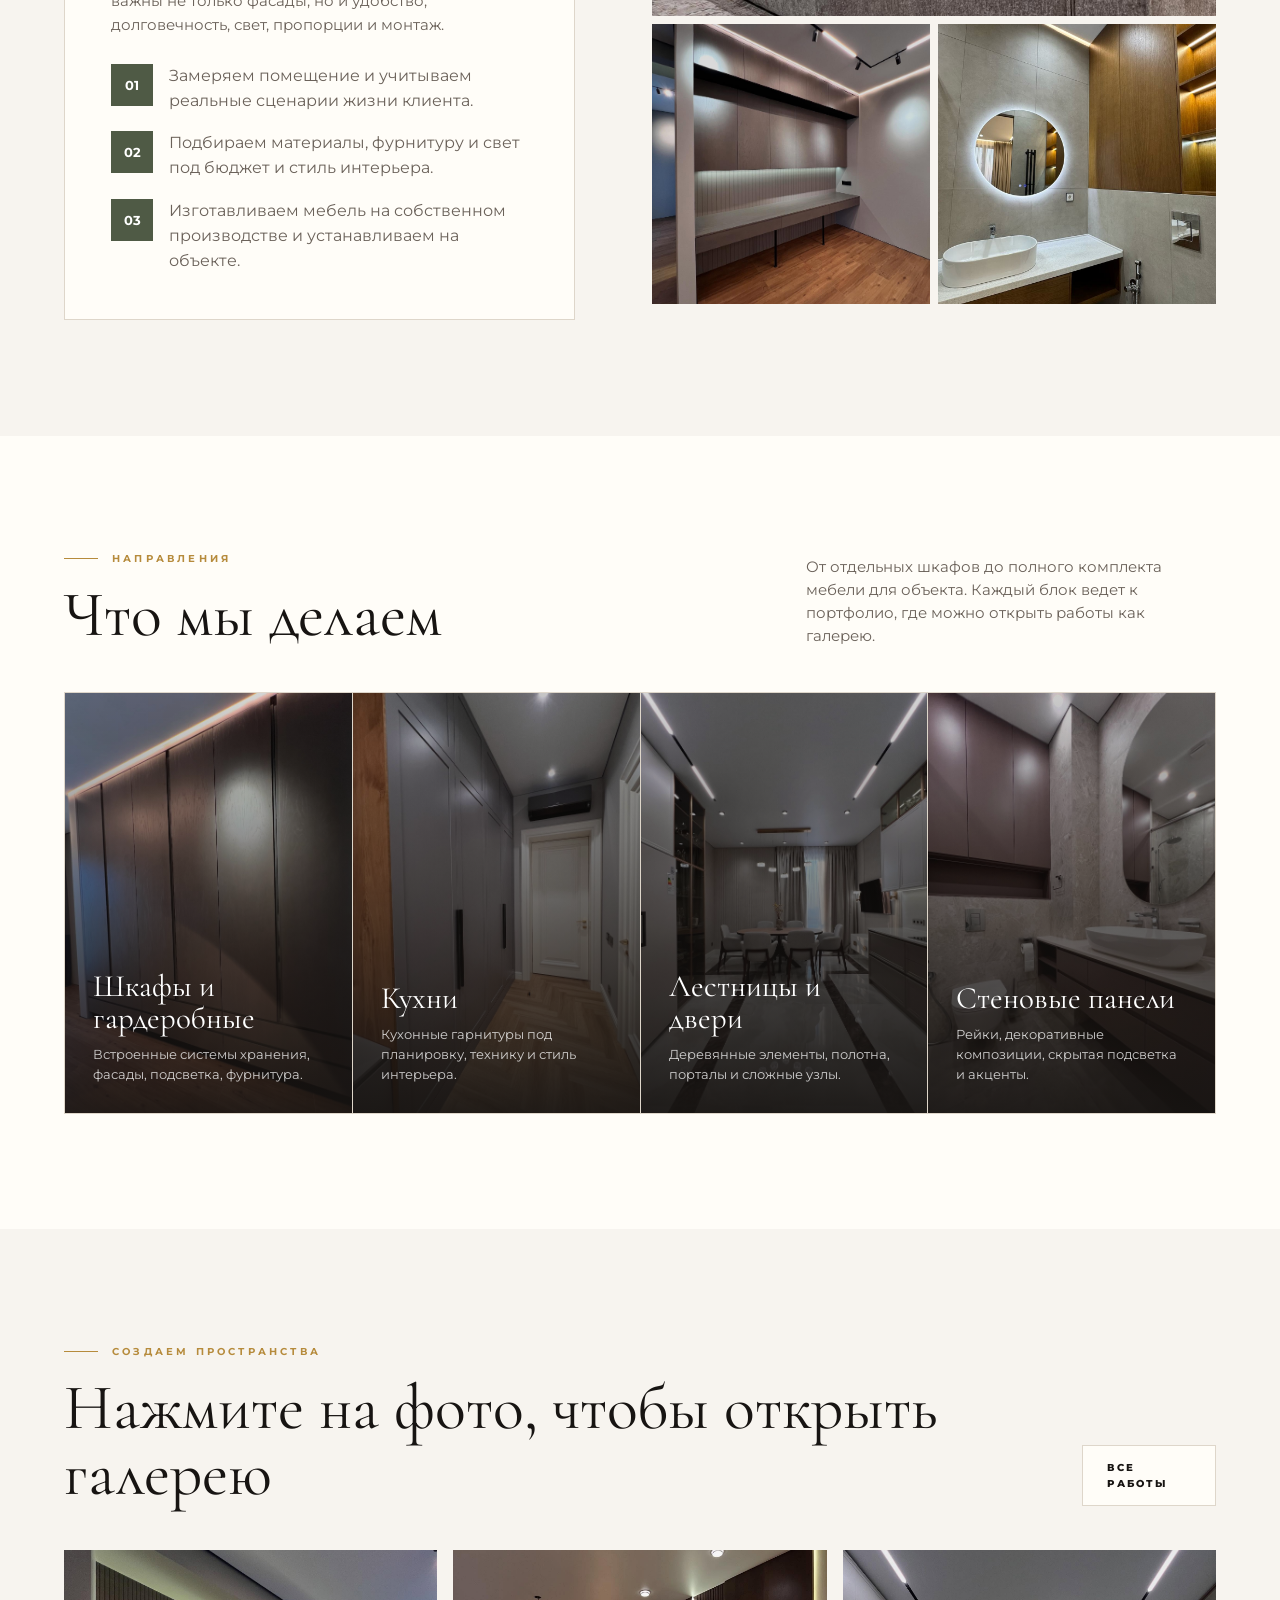
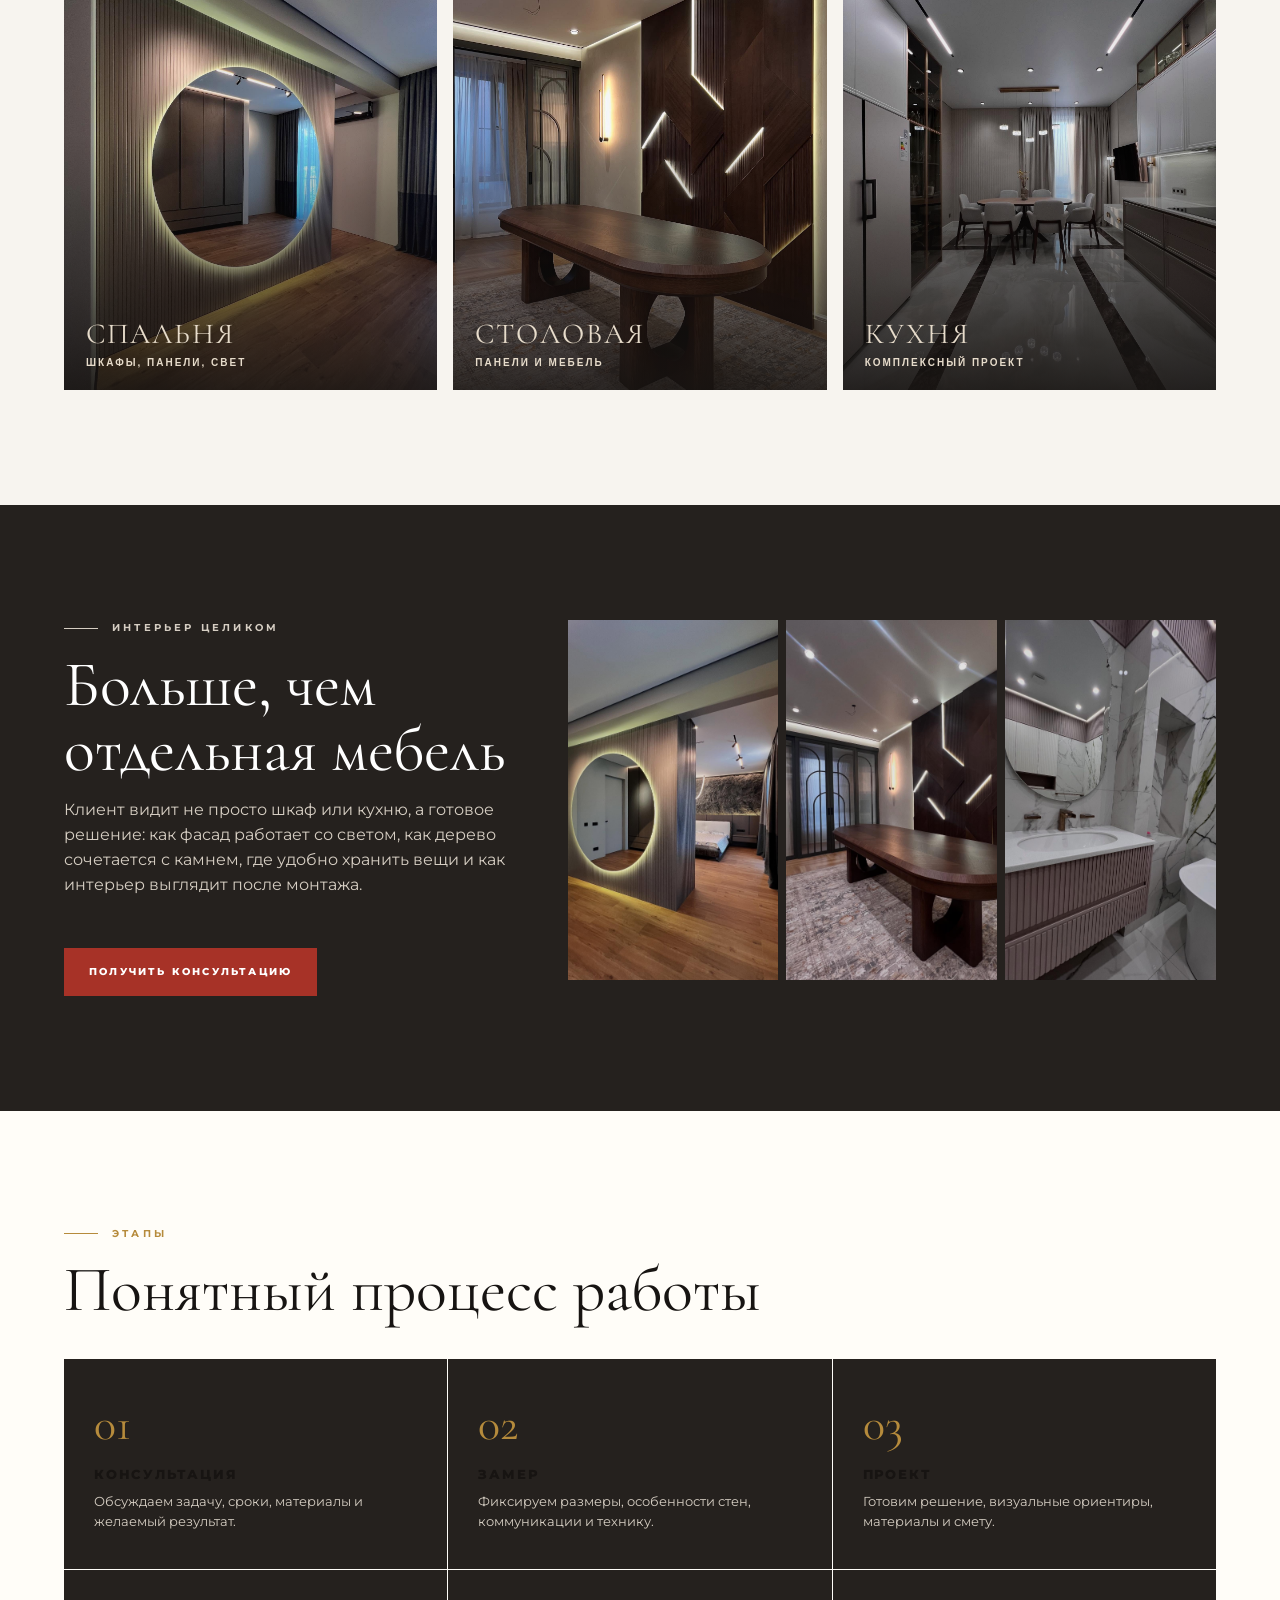
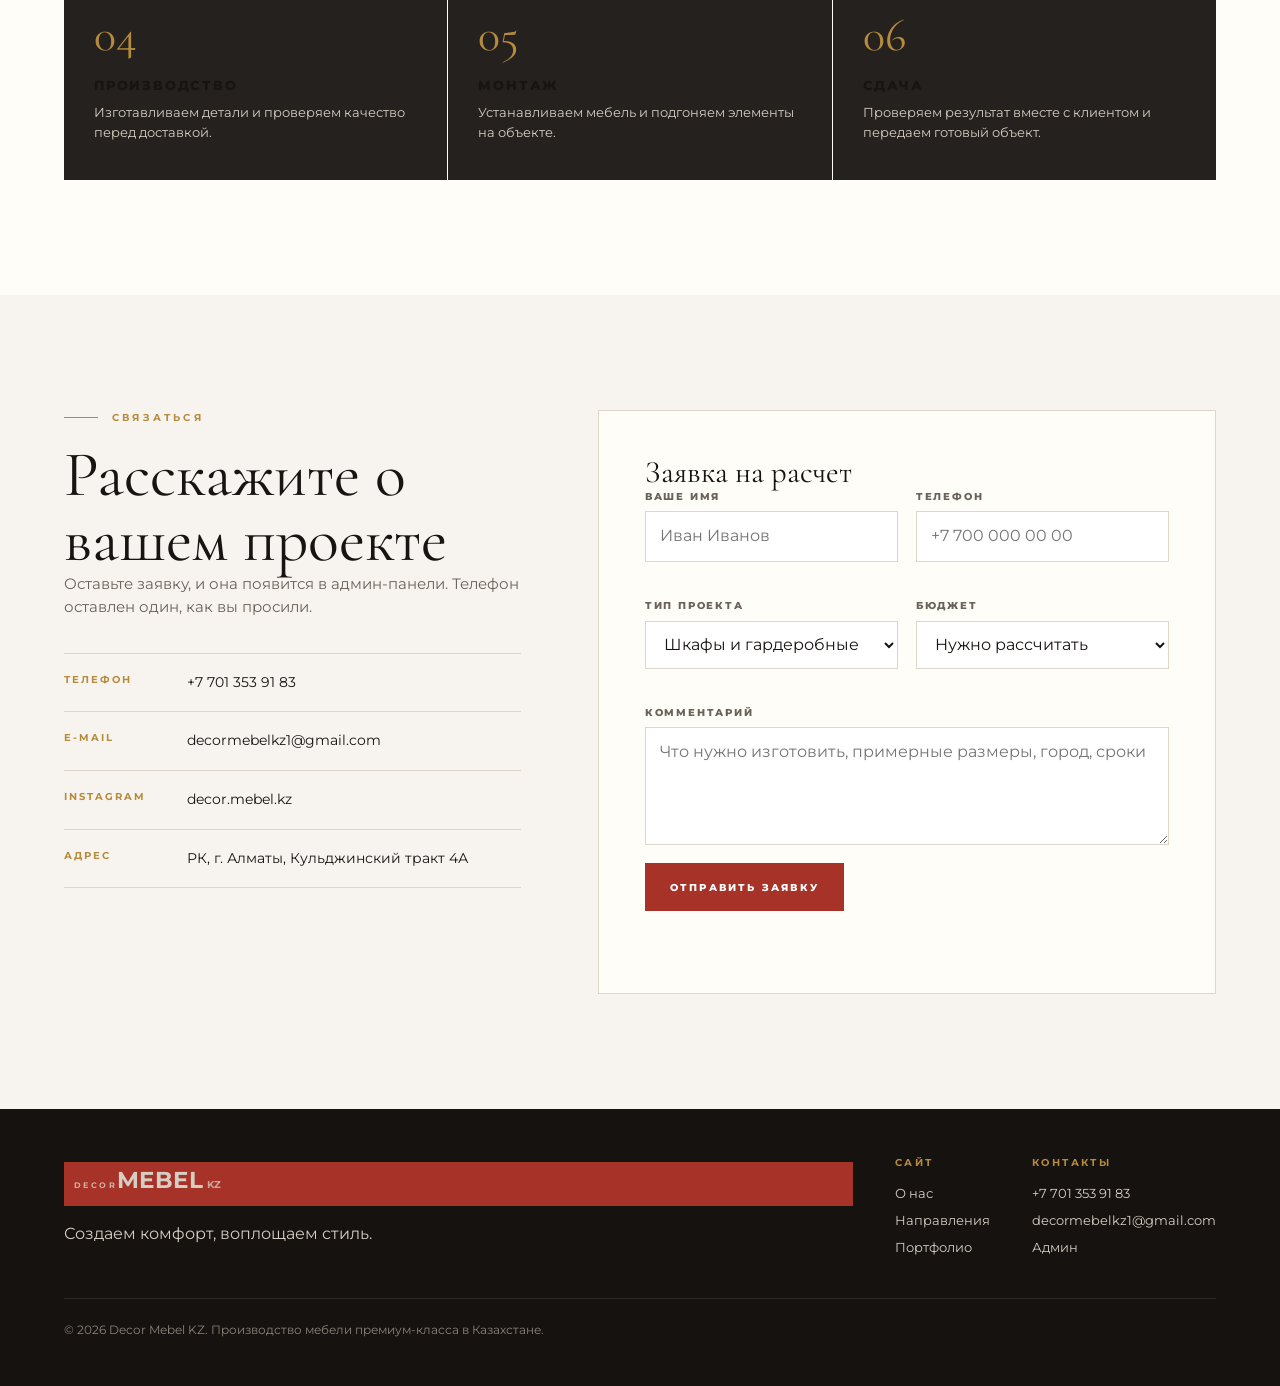
==== commit 7fdfdbb5: "Update index.html" ====
--- a/decor-mebel-site/index.html
+++ b/decor-mebel-site/index.html
@@ -9,6 +9,13 @@
   <link href="https://fonts.googleapis.com/css2?family=Cormorant+Garamond:ital,wght@0,400;0,600;1,400&family=Montserrat:wght@400;500;600;700;800&display=swap" rel="stylesheet">
   <link rel="stylesheet" href="styles.css">
 </head>
+  <a
+  href="https://wa.me/77013539183"
+  class="whatsapp-float"
+  target="_blank"
+>
+  WhatsApp
+</a>
 <body>
   <header class="site-header">
     <a class="brand" href="index.html"><small>Decor</small><strong>MEBEL<span>KZ</span></strong></a>
@@ -205,7 +212,34 @@
     <button class="lightbox-next" type="button" data-next aria-label="Следующее фото">›</button>
     <div class="lightbox-thumbs" data-lightbox-thumbs></div>
   </div>
-
+  
+
+  <script>
+document.querySelector("[data-lead-form]").addEventListener("submit", function(e) {
+  e.preventDefault();
+
+  const name = document.getElementById("name").value;
+  const phone = document.getElementById("phone").value;
+  const project = document.getElementById("project").value;
+  const budget = document.getElementById("budget").value;
+  const message = document.getElementById("message").value;
+
+  const text = `
+🆕 Новая заявка
+
+👤 Имя: ${name}
+📞 Телефон: ${phone}
+🛠 Проект: ${project}
+💰 Бюджет: ${budget}
+💬 Комментарий: ${message}
+`;
+
+  window.open(
+    "https://wa.me/77013539183?text=" + encodeURIComponent(text),
+    "_blank"
+  );
+});
+</script>
   <script src="app.js"></script>
 </body>
 </html>
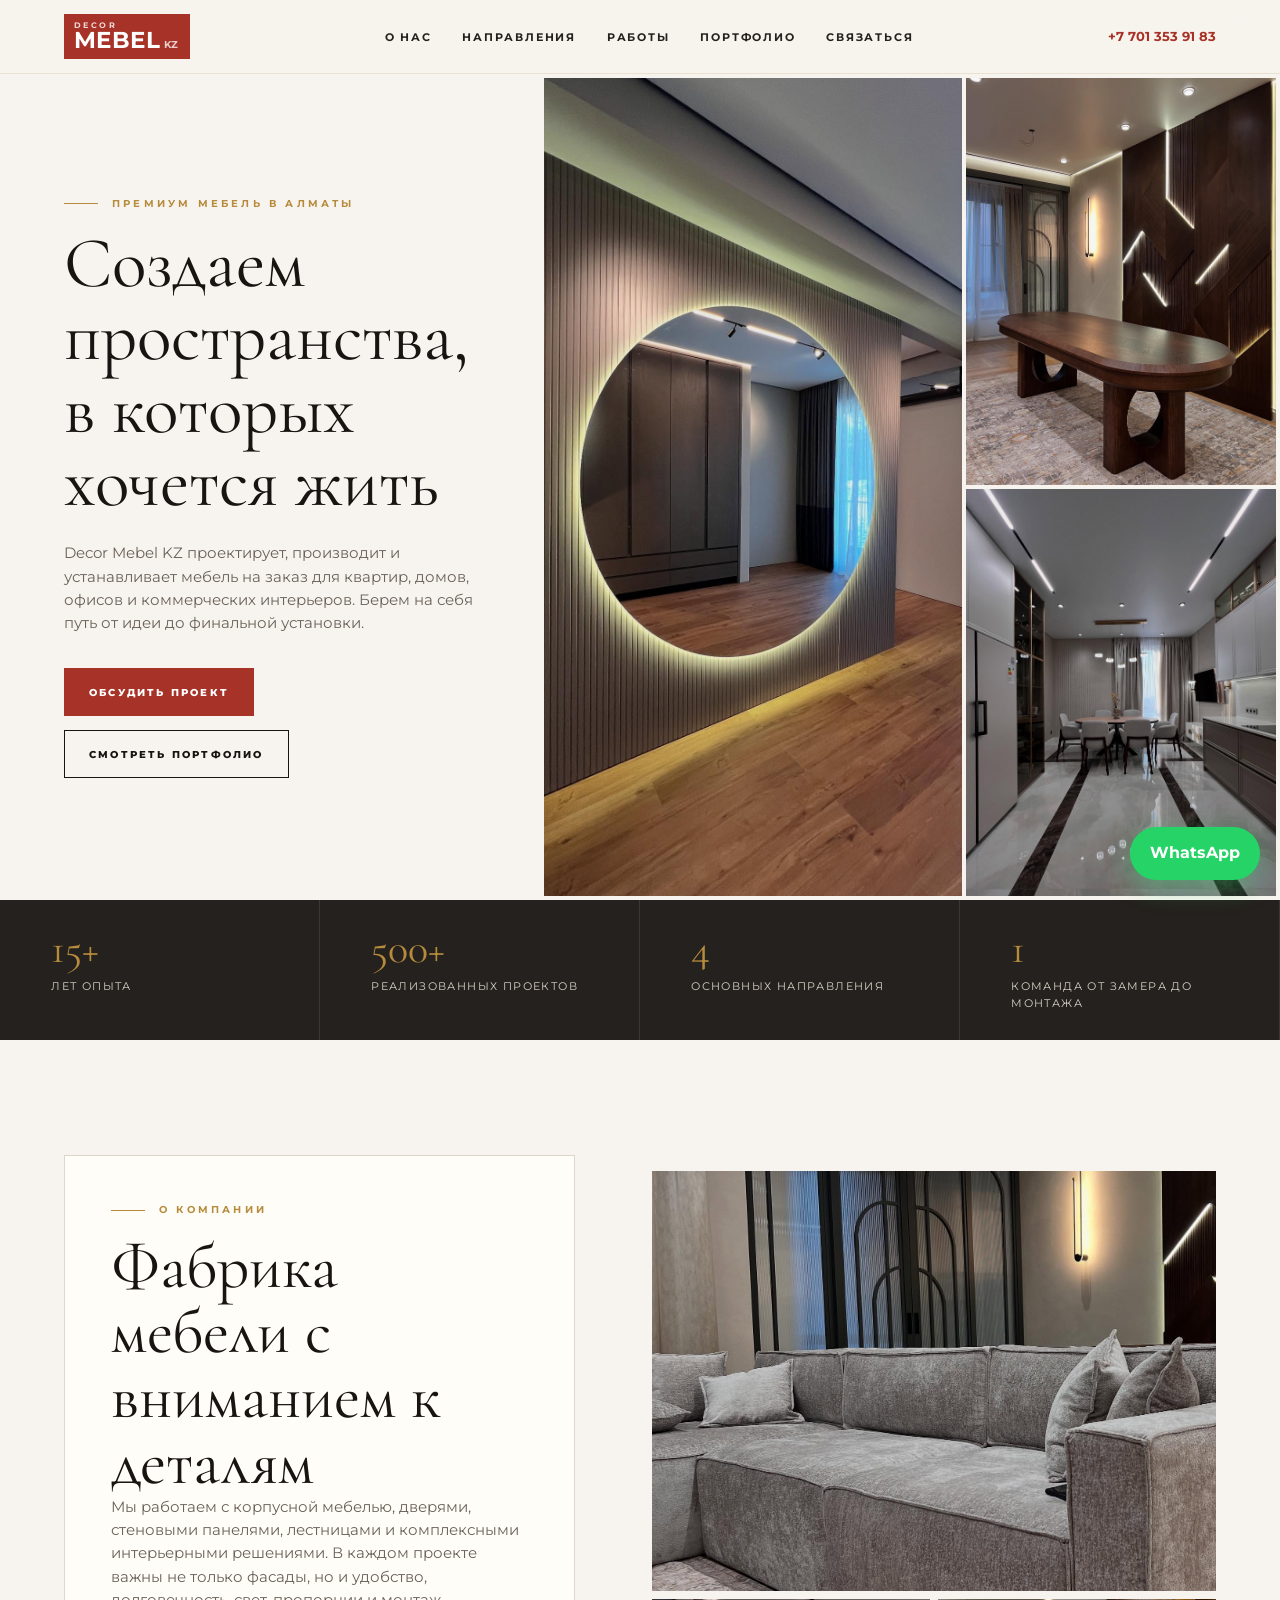
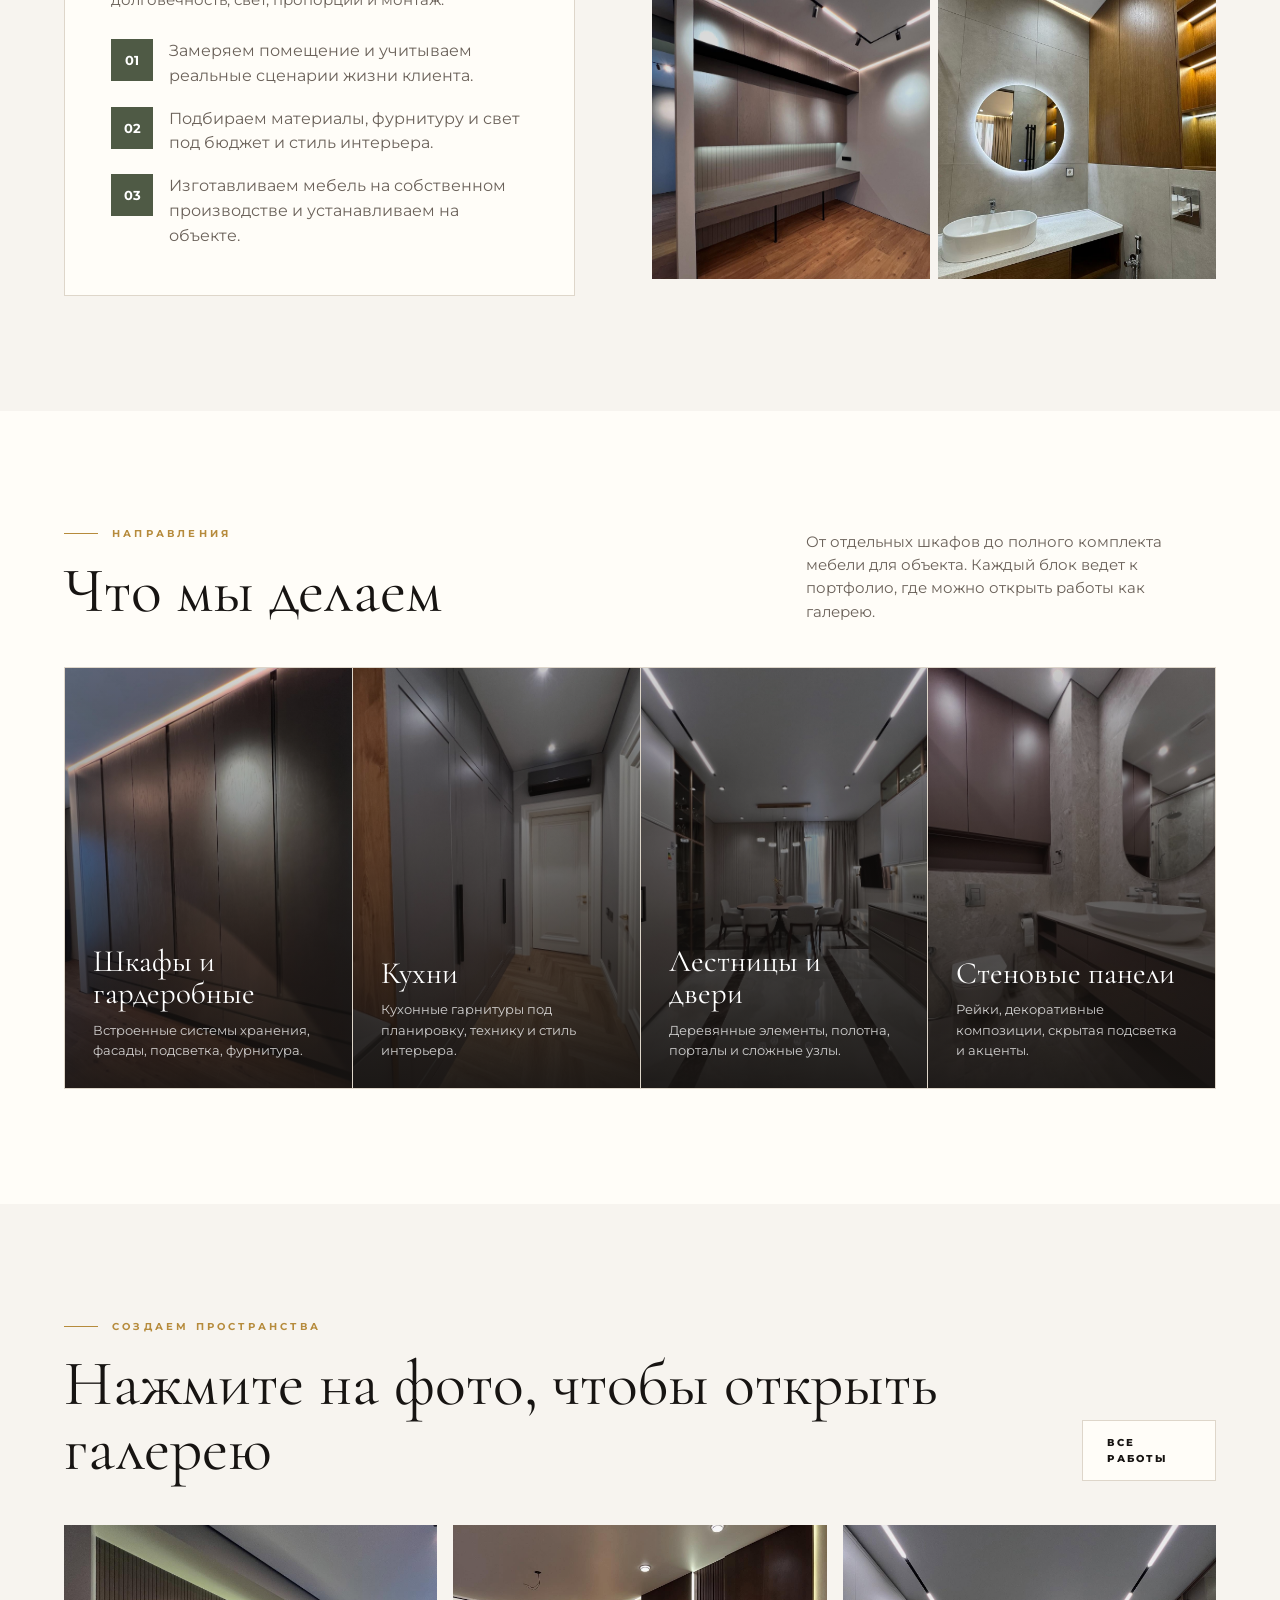
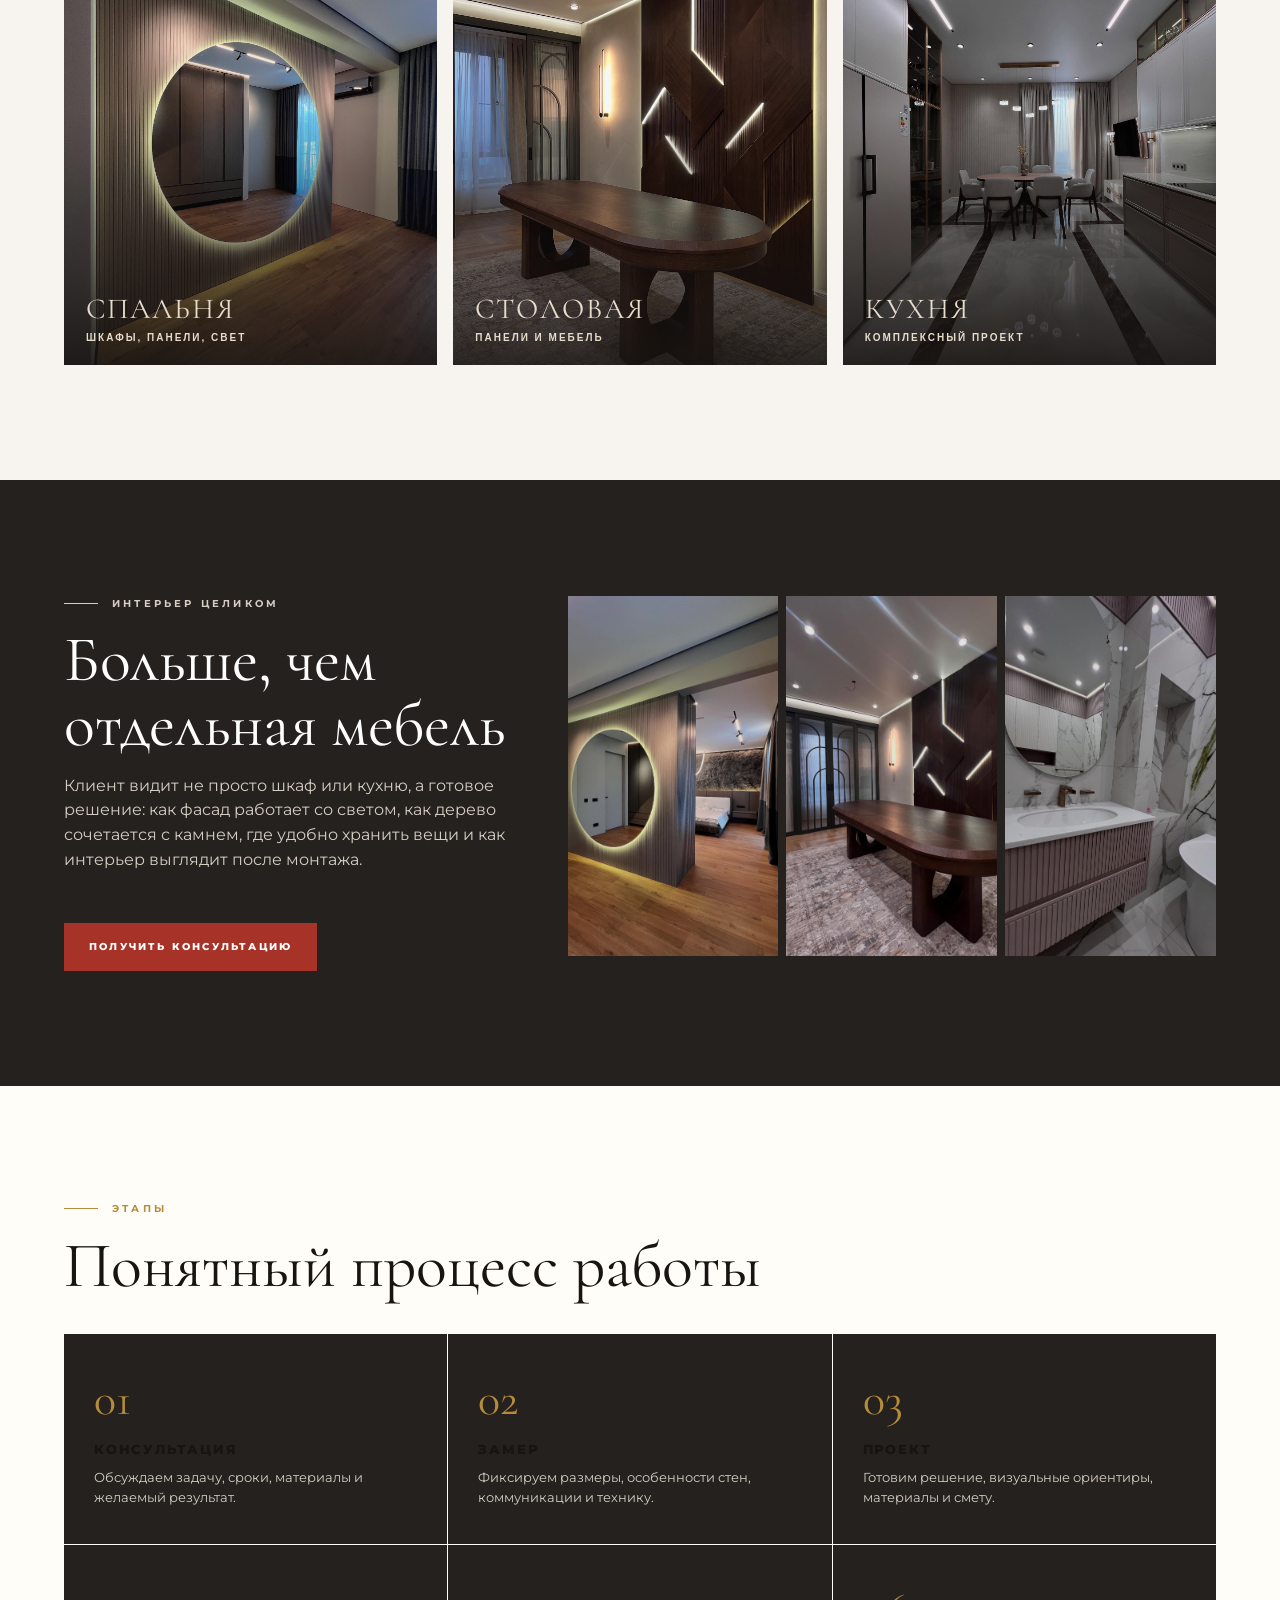
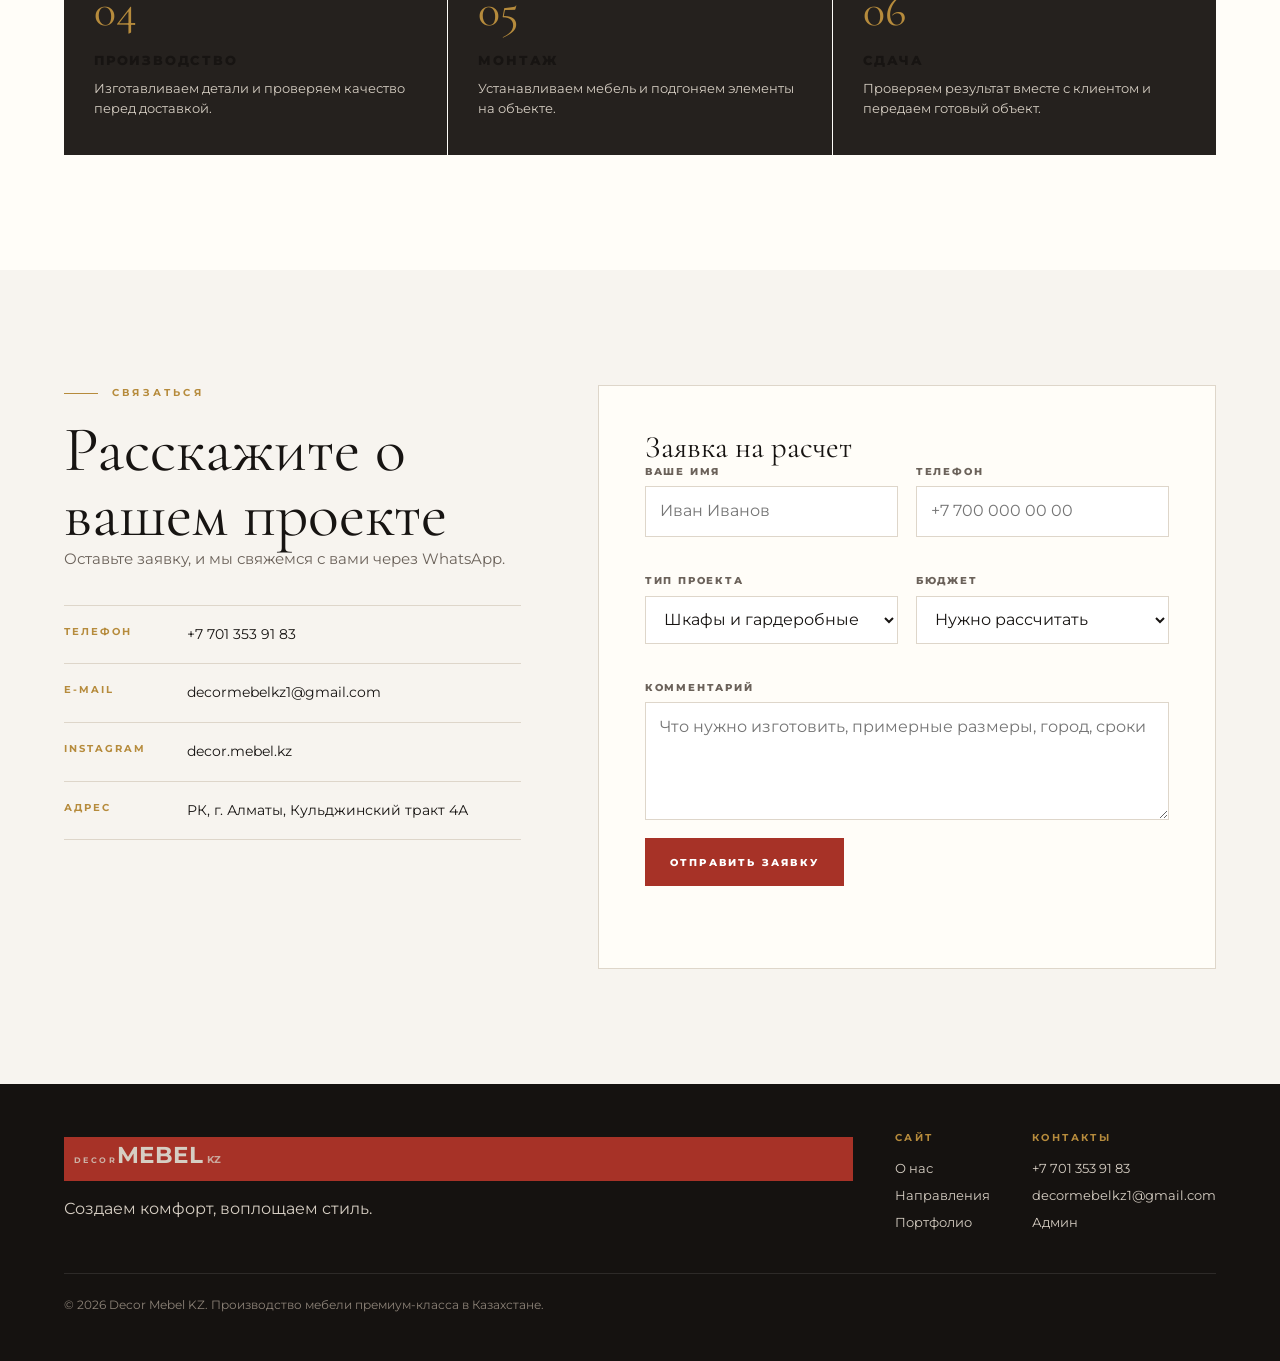
==== commit 38901ca3: "Update contact message in index.html" ====
--- a/decor-mebel-site/index.html
+++ b/decor-mebel-site/index.html
@@ -168,7 +168,9 @@
         <div>
           <p class="section-kicker">Связаться</p>
           <h2>Расскажите о вашем проекте</h2>
-          <p class="lead">Оставьте заявку, и она появится в админ-панели. Телефон оставлен один, как вы просили.</p>
+          <p class="lead">
+Оставьте заявку, и мы свяжемся с вами через WhatsApp.
+</p>
           <div class="contact-list">
             <div class="contact-row"><b>Телефон</b><a href="tel:+77013539183">+7 701 353 91 83</a></div>
             <div class="contact-row"><b>E-mail</b><a href="mailto:decormebelkz1@gmail.com">decormebelkz1@gmail.com</a></div>
--- a/decor-mebel-site/styles.css
+++ b/decor-mebel-site/styles.css
@@ -1258,3 +1258,21 @@
     height: 64px;
   }
 }
+.whatsapp-float {
+  position: fixed;
+  right: 20px;
+  bottom: 20px;
+  background: #25D366;
+  color: white;
+  text-decoration: none;
+  padding: 14px 20px;
+  border-radius: 50px;
+  font-weight: 700;
+  z-index: 9999;
+  box-shadow: 0 8px 25px rgba(37, 211, 102, 0.35);
+  transition: transform 0.2s ease;
+}
+
+.whatsapp-float:hover {
+  transform: translateY(-2px);
+}
